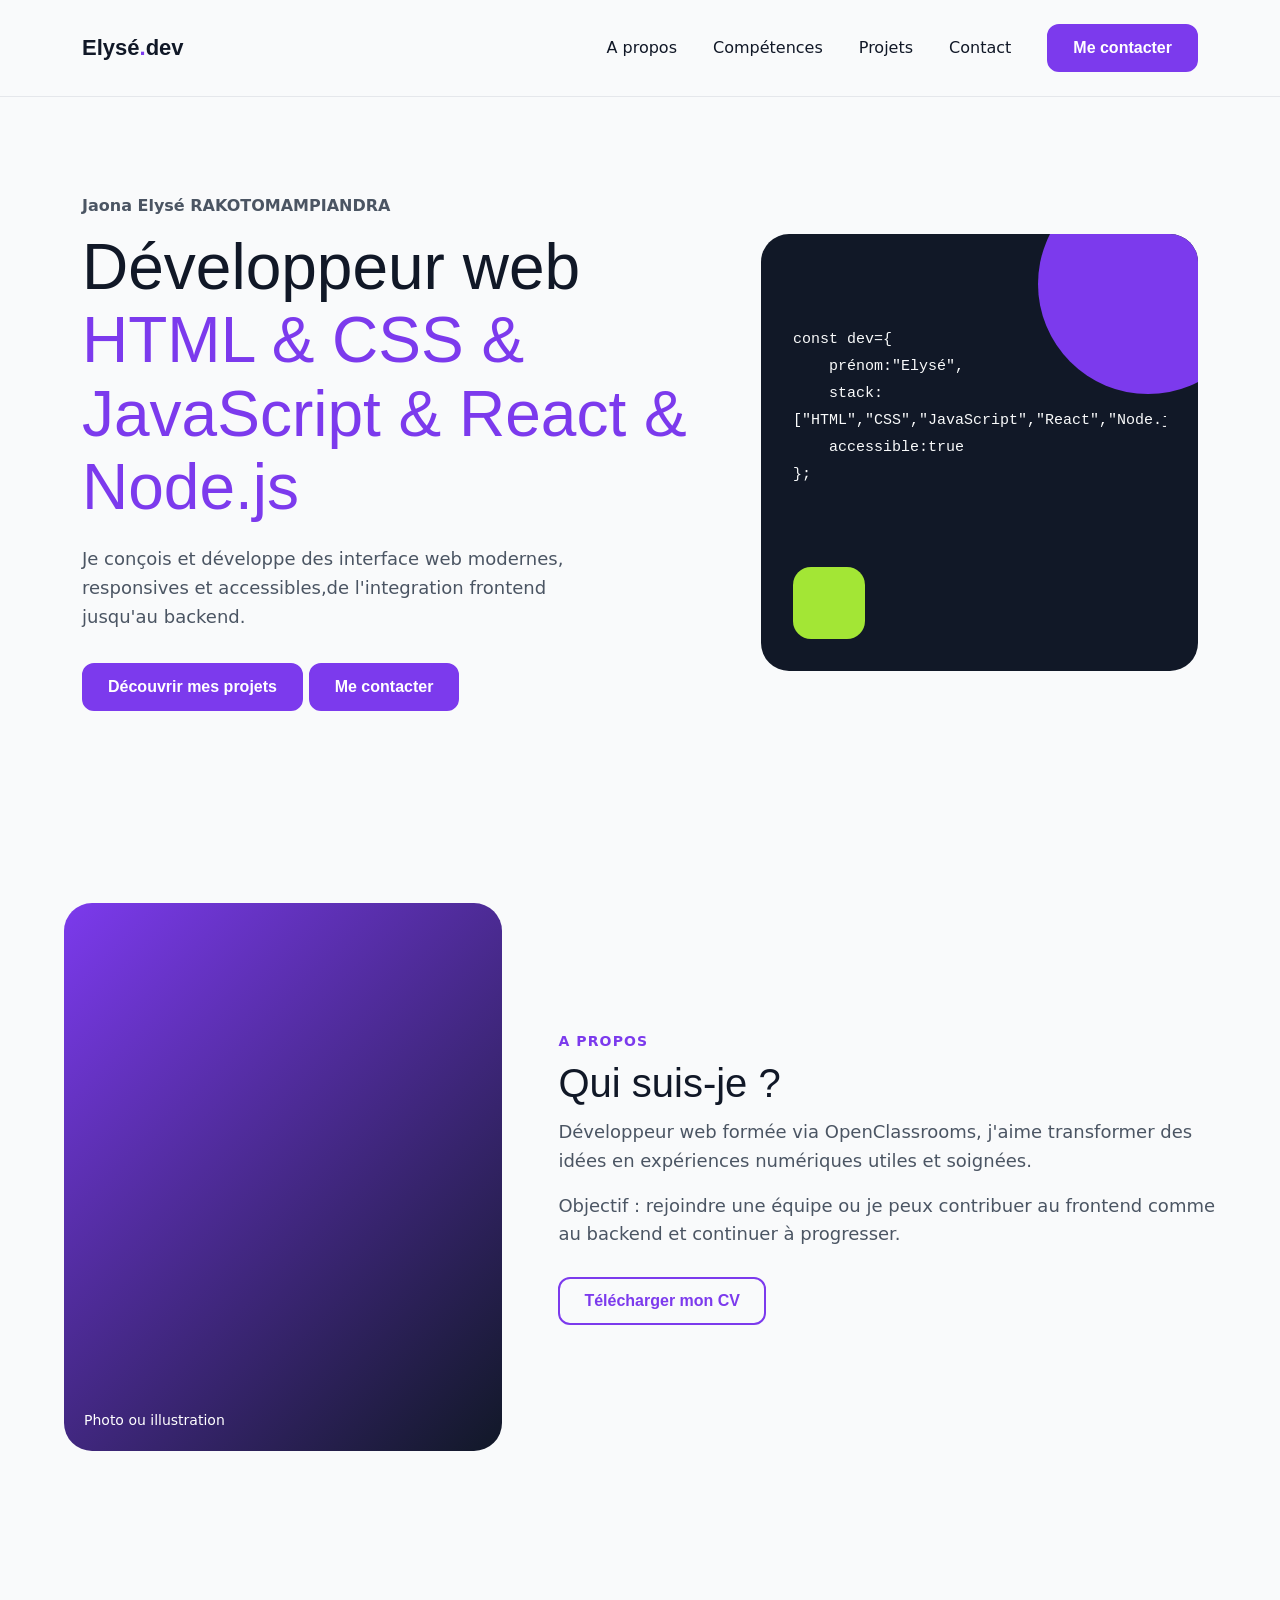
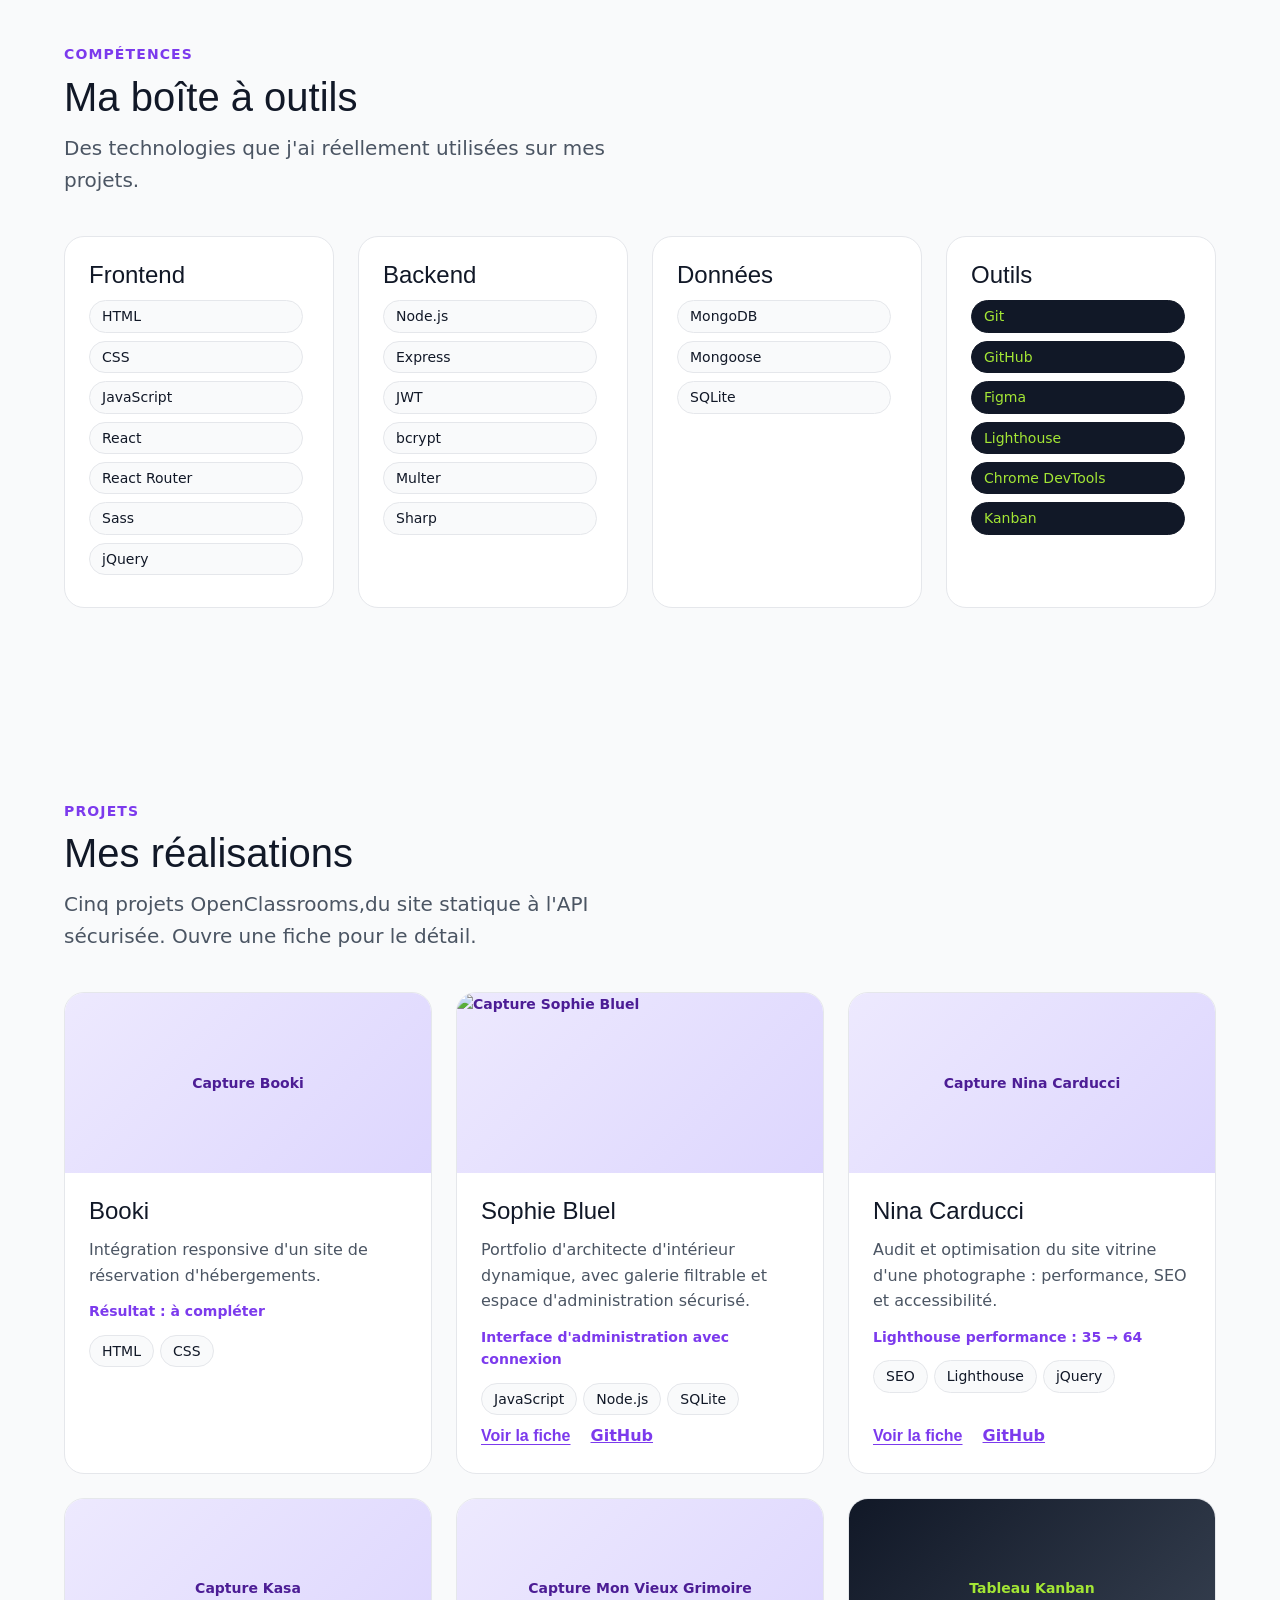
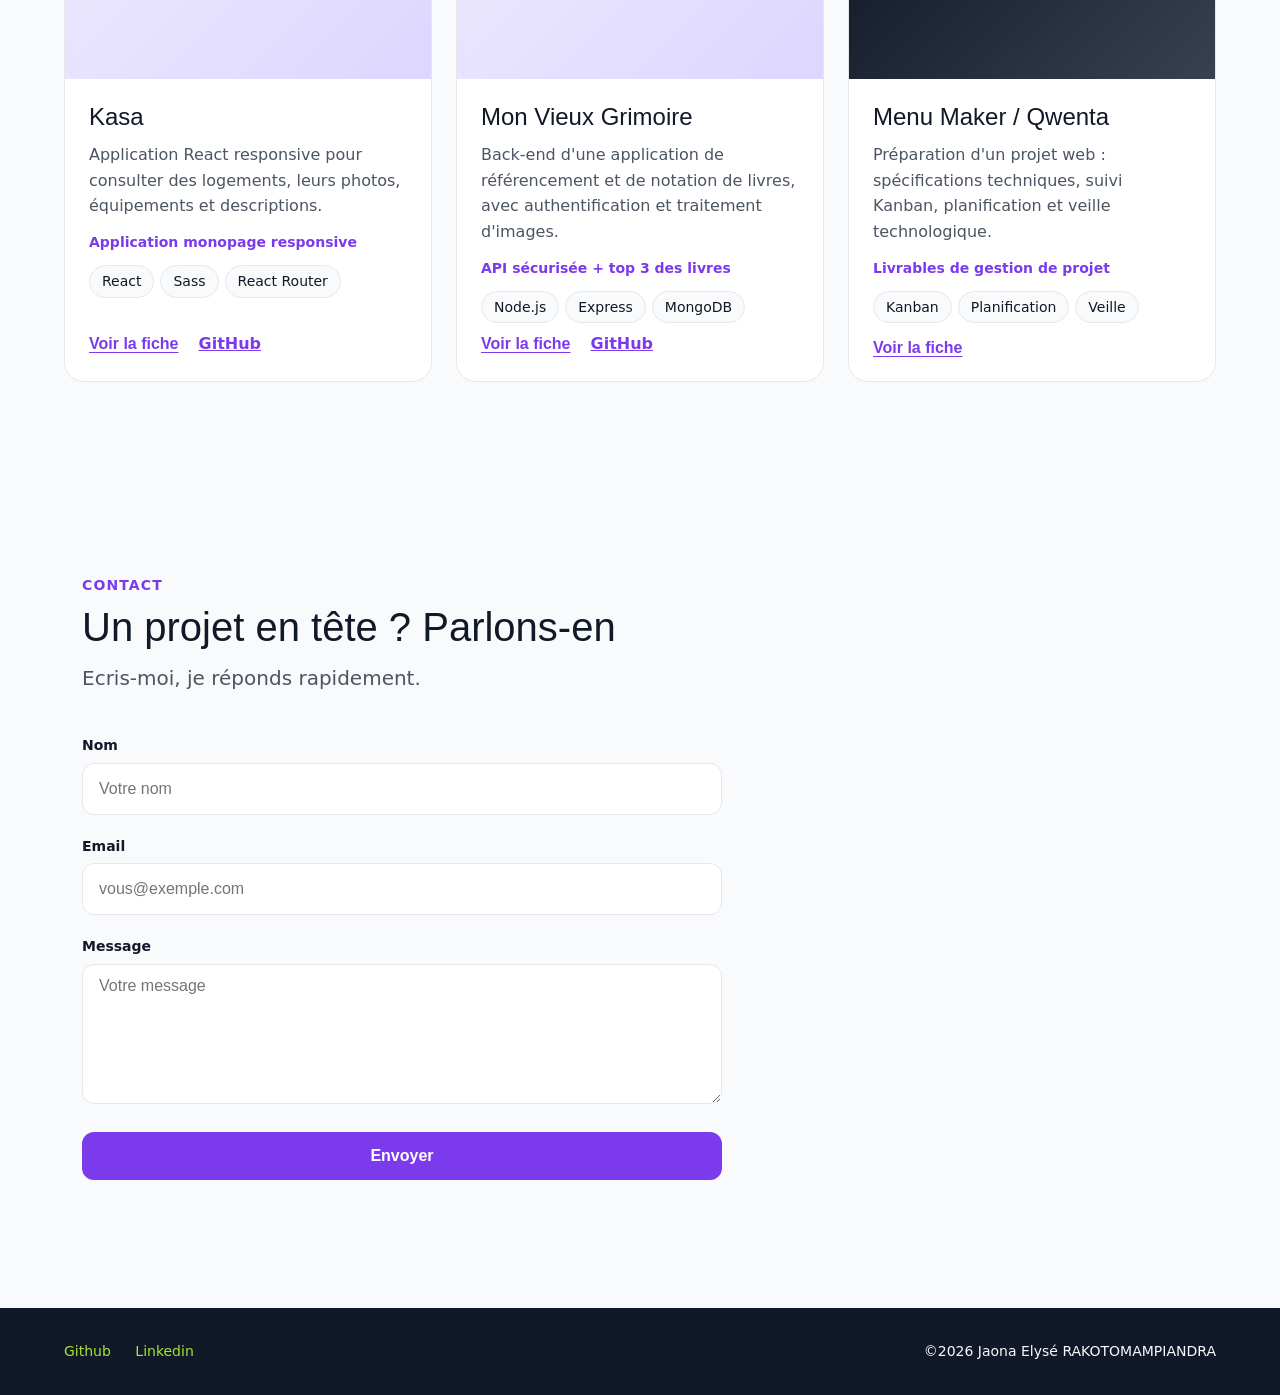
==== client/index.html @ 524e5519 "responsive.css, main.js,server" ====
<!DOCTYPE html>
<html lang="fr">
<head>
    <meta charset="UTF-8">
    <meta name="viewport" content="width=device-width, initial-scale=1.0">
    <title>Elysé-Développeur web</title>
    <meta name="description" content="Portfolio d'Elysé,développeur web">
    <link href="https://cdn.jsdelivr.net/npm/bootstrap@5.3.8/dist/css/bootstrap.min.css" rel="stylesheet">
    <link rel="stylesheet" href="css/base.css">
    <link rel="stylesheet" href="css/variables.css">
    <link rel="stylesheet" href="css/layout.css">
    <link rel="stylesheet" href="css/components.css">
    <link rel="stylesheet" href="css/forms.css">
    <link rel="stylesheet" href="css/modal.css">
    <link rel="stylesheet" href="css/responsive.css">
    
</head>
<body>
    <nav class="navbar navbar-expand-lg portfolio-navbar sticky-top">
        <div class="container">
            <a class="navbar-brand logo" href="#top">
                Elysé<i>.</i>dev
            </a>
            <button class="navbar-toggler burger" id="burger" 
            type="button" data-bs-toggle="collapse"
            data-bs-target="#links"
            aria-controls="links"
            aria-expanded="false"
            aria-label="Ouvrir le menu">
            <span class="navbar-toggler-icon"></span>
        </button>

        <div class="collapse navbar-collapse links" id="links">
            <div class="navbar-nav ms-auto align-items-lg-center">
                <a class="nav-link" href="#about">A propos</a>
                <a class="nav-link" href="#skills">Compétences</a>
                <a class="nav-link" href="#projects">Projets</a>
                <a class="nav-link" href="#contact">Contact</a>
                <a class="btn p nav-contact" href="#contact">Me contacter</a>
            </div>
        </div>
        </div>
    </nav>

    <!--Contenu de la page-->
    <main id="top">
        <section class="hero">
            <div class="container">
            <div class="row align-items-center g-5">
                <div class="col-lg-7">
                    <div class="name">Jaona Elysé RAKOTOMAMPIANDRA</div>
                    <h1>Développeur web
                    <span>HTML &amp; CSS &amp; JavaScript &amp; React &amp; Node.js</span>
                </h1>
                <p>
                    Je conçois et développe des interface web modernes,
                    responsives et accessibles,de l'integration frontend
                    jusqu'au backend.
                </p>
                <div class="cta">
                    <a class="btn p" href="#projects">
                        Découvrir mes projets
                    </a>
                    <a class="btn p" href="#contact">
                       Me contacter
                    </a>
                </div>
                </div>
            <div class="col-lg-5">
                <div class="art" aria-hidden="true">
                    <div class="c1"></div>
                    <div class="c2"></div>
                    <pre>const dev={ 
    prénom:"Elysé",
    stack:["HTML","CSS","JavaScript","React","Node.js"],
    accessible:true
};</pre>
                    </pre>
                </div>
            </div>
            </div>
            </div>
        </section>
        <section id="about">
            <div class="wrap about">
                <div class="photo">Photo ou illustration</div>
                <div>
                    <div class="eyebrow">A propos</div>
                    <h2>Qui suis-je ?</h2>
                    <p>
                        Développeur web formée via OpenClassrooms,
                        j'aime transformer des idées en expériences numériques
                        utiles et soignées.
                    </p>
                    <p>
                        Objectif : rejoindre une équipe ou je peux contribuer
                        au frontend comme au backend et continuer à progresser.
                    </p>
                    <a class="btn s cv" href="assets/cv/cv_elysé.pdf" download>Télécharger
                        mon CV
                    </a>
                </div>
            </div>
        </section>
        <section id="skills">
            <div class="wrap">
                <div class="eyebrow">Compétences</div>
                <h2>Ma boîte à outils</h2>
                <p class="lead">
                    Des technologies que j'ai réellement utilisées
                    sur mes projets.
                </p>
                <div class="grid4" id="skills-grid"></div>
            </div>
        </section>
        <section id="projects">
            <div class="wrap">
                <div class="eyebrow">Projets</div>
                <h2>Mes réalisations</h2>
                <p class="lead">
                    Cinq projets OpenClassrooms,du site statique à l'API sécurisée.
                    Ouvre une fiche pour le détail.
                </p>
                <div class="grid3" id="projects-grid"></div>
            </div>
        </section>
        <div class="container">
        <section id="contact">
            <div class="eyebrow">Contact</div>
            <h2>Un projet en tête ? Parlons-en</h2>
            <p class="lead">
                Ecris-moi, je réponds rapidement.
            </p>
            <form id="contact-form" novalidate>
                <div>
                    <label for="n">Nom</label>
                    <input id="n" name="nom" placeholder="Votre nom"
                    autocomplete="name"
                    required>
                    <small class="err" id="n-err"></small>
                </div>
                <div>
                    <label for="e">Email</label>
                    <input id="e" name="email" type="email" 
                    placeholder="vous@exemple.com"

                    autocomplete="email" required>
                    <small class="err" id="n-err"></small>
                     </div>
                    <div>
                        <label for="m">Message</label>
                        <textarea id="m" name="message" placeholder="Votre message"
                        required></textarea>
                         <small class="err" id="n-err"></small>
                         </div>
                         <button class="btn p" type="submit">Envoyer</button>
                         <p class="form-msg" id="form-msg"
                         role="status" aria-live="polite"></p>
            </form>

        </section>
        </div>
    </main>
    <footer>
        <div class="wrap">
            <div>
                <a href="https://github.com/Elyse234" id="link-github">Github</a>
                <a href="https://www.linkedin.com/in/elysé-rakotomampiandra-4850471a1/" id="link-linkedin">Linkedin</a>
            </div>
            <div>
                ©<span id="year">2026</span> Jaona Elysé RAKOTOMAMPIANDRA
            </div>
        </div>
    </footer>
    <dialog id="project-dialog" aria-labelledby="dialog-title">
        <button class="dialog-close"
        id="dialog-close" type="button" aria-label="Fermer la fiche">
    x</button>
    <div id="dialog-body"></div>
    </dialog>
     <script src="js/data.js"></script>
    <script src="js/main.js"></script>
    <script src="https://cdn.jsdelivr.net/npm/bootstrap@5.3.8/dist/js/bootstrap.bundle.min.js"></script>
</body>
</html>
---- client/css/base.css ----
/* Styles de base et typographie */
* {
  box-sizing: border-box;
}

html {
  scroll-behavior: smooth;
  scroll-padding-top: 90px;
}

body {
  margin: 0;
  background: var(--bg);
  color: var(--ink);
  font: 18px/1.6 Inter, system-ui, sans-serif;
}

h1, h2, h3, h4, p {
  margin-top: 0;
}

h1, h2, h3 {
  font-family: "Space Grotesk", Inter, sans-serif;
  line-height: 1.15;
}

h1 {
  font-size: 64px;
  margin-bottom: 20px;
}

h1 span {
  color: var(--accent);
}

h2 {
  font-size: 40px;
  margin-bottom: 12px;
}

h3 {
  font-size: 24px;
  margin-bottom: 12px;
}

section {
  padding: 96px 0;
}

:focus-visible {
  outline: 3px solid var(--accent);
  outline-offset: 3px;
}

.eyebrow {
  margin-bottom: 8px;
  color: var(--accent);
  font-size: 14px;
  font-weight: 600;
  letter-spacing: .08em;
  text-transform: uppercase;
}

.lead {
  max-width: 620px;
  margin-bottom: 40px;
  color: var(--muted);
}
---- client/css/variables.css ----
/* Couleurs et thèmes */
:root {
  --ink: #111827;
  --accent: #7C3AED;
  --lime: #A3E635;
  --bg: #F9FAFB;
  --card: #FFFFFF;
  --muted: #4B5563;
  --line: #E5E7EB;
  --danger: #B91C1C;
}

@media (prefers-color-scheme: dark) {
  :root:not([data-theme="light"]) {
    --ink: #F9FAFB;
    --bg: #0B1020;
    --card: #151B2E;
    --muted: #A8B0C0;
    --line: #273049;
    --accent: #A78BFA;
    --danger: #FCA5A5;
  }
}

:root[data-theme="dark"] {
  --ink: #F9FAFB;
  --bg: #0B1020;
  --card: #151B2E;
  --muted: #A8B0C0;
  --line: #273049;
  --accent: #A78BFA;
  --danger: #FCA5A5;
}
---- client/css/layout.css ----
/* Conteneurs et sections */
.wrap {
  max-width: 1200px;
  margin: 0 auto;
  padding: 0 24px;
}

/* Navigation Bootstrap */
.portfolio-navbar {
  min-height: 80px;
  background: var(--bg);
  border-bottom: 1px solid var(--line);
  z-index: 1030;
}

.portfolio-navbar .container {
  min-height: 80px;
}

.portfolio-navbar .logo {
  margin-right: 0;
  color: var(--ink);
  font: 700 22px "Space Grotesk", sans-serif;
  text-decoration: none;
}

.portfolio-navbar .logo:hover {
  color: var(--ink);
}

.portfolio-navbar .logo i {
  color: var(--accent);
  font-style: normal;
}

.portfolio-navbar .navbar-nav {
  gap: 20px;
}

.portfolio-navbar .nav-link {
  padding: 8px 0;
  color: var(--ink);
  font-size: 16px;
  font-weight: 500;
  transition: color .2s ease;
}

.portfolio-navbar .nav-link:hover,
.portfolio-navbar .nav-link:focus {
  color: var(--accent);
}

.portfolio-navbar .nav-contact {
  margin-left: 8px;
}

.portfolio-navbar .navbar-toggler {
  padding: 10px;
  border: 1px solid var(--line);
  border-radius: 12px;
  background: var(--card);
}

.portfolio-navbar .navbar-toggler:focus {
  box-shadow: 0 0 0 3px rgb(124 58 237 / 20%);
}

.portfolio-navbar .navbar-toggler-icon {
  position: relative;
  display: block;
  width: 22px;
  height: 18px;
  background-image: none;
  border-top: 2px solid var(--ink);
  border-bottom: 2px solid var(--ink);
}

.portfolio-navbar .navbar-toggler-icon::after {
  position: absolute;
  top: 6px;
  left: 0;
  width: 100%;
  border-top: 2px solid var(--ink);
  content: "";
}

/* Accueil / Hero */
.hero .container {
  position: relative;
}

.hero .row {
  min-height: 420px;
}

.name {
  margin-bottom: 12px;
  color: var(--muted);
  font-size: 16px;
  font-weight: 600;
}

.hero p {
  max-width: 540px;
  margin-bottom: 32px;
  color: var(--muted);
}

.art {
  position: relative;
  width: 100%;
  overflow: hidden;
  aspect-ratio: 1 / 1;
  padding: 32px;
  border-radius: 28px;
  background: #111827;
  color: #F9FAFB;
  font: 500 15px/1.8 ui-monospace, Menlo, monospace;
}

.art .c1 {
  position: absolute;
  top: -60px;
  right: -60px;
  width: 220px;
  height: 220px;
  border-radius: 50%;
  background: #7C3AED;
}

.art .c2 {
  position: absolute;
  bottom: 32px;
  left: 32px;
  width: 72px;
  height: 72px;
  border-radius: 18px;
  background: #A3E635;
}

.art pre {
  position: relative;
  z-index: 1;
  margin-top: 60px;
  color: inherit;
  font: inherit;
  white-space: pre-wrap;
}

/* À propos */
.about {
  display: grid;
  grid-template-columns: .8fr 1.2fr;
  align-items: center;
  gap: 56px;
}

.about p {
  margin-bottom: 16px;
  color: var(--muted);
}

.cv {
  margin-top: 12px;
}

.photo {
  display: flex;
  align-items: flex-end;
  aspect-ratio: 4 / 5;
  padding: 20px;
  border-radius: 28px;
  background: linear-gradient(135deg, #7C3AED, #111827);
  color: #FFFFFF;
  font-size: 14px;
}

/* Pied de page */
footer {
  padding: 32px 0;
  background: #111827;
  color: #F9FAFB;
  font-size: 14px;
}

footer .wrap {
  display: flex;
  flex-wrap: wrap;
  justify-content: space-between;
  gap: 16px;
}

footer a {
  margin-right: 20px;
  color: #A3E635;
  text-decoration: none;
}

footer a:hover {
  color: #FFFFFF;
}
---- client/css/components.css ----
/* Boutons */
.btn {
  display: inline-flex;
  align-items: center;
  justify-content: center;
  min-height: 48px;
  padding: 0 24px;
  border: 2px solid var(--accent);
  border-radius: 12px;
  cursor: pointer;
  font: 600 16px Inter, sans-serif;
  text-decoration: none;
  transition: background-color .2s ease, color .2s ease, transform .2s ease;
}

.btn:hover {
  transform: translateY(-2px);
}

.btn.p {
  border-color: var(--accent);
  background: var(--accent);
  color: #FFFFFF;
}

.btn.p:hover {
  border-color: #6D28D9;
  background: #6D28D9;
  color: #FFFFFF;
}

.btn.s {
  background: transparent;
  color: var(--accent);
}

.btn.s:hover {
  background: var(--accent);
  color: #FFFFFF;
}

/* Tags */
.tag {
  display: inline-block;
  margin: 0 6px 8px 0;
  padding: 4px 12px;
  border: 1px solid var(--line);
  border-radius: 999px;
  background: var(--bg);
  font-size: 14px;
  font-weight: 500;
}

.tag.d {
  border-color: #111827;
  background: #111827;
  color: #A3E635;
}

/* Grilles des compétences et projets */
.grid4 {
  display: grid;
  grid-template-columns: repeat(4, minmax(0, 1fr));
  gap: 24px;
}

.grid3 {
  display: grid;
  grid-template-columns: repeat(3, minmax(0, 1fr));
  gap: 24px;
}

/* Cartes personnalisées */
.card {
  padding: 24px;
  border: 1px solid var(--line);
  border-radius: 20px;
  background: var(--card);
  color: var(--ink);
}

.proj {
  display: flex;
  flex-direction: column;
  overflow: hidden;
  padding: 0;
}

.shot {
  display: flex;
  align-items: center;
  justify-content: center;
  height: 180px;
  overflow: hidden;
  background: linear-gradient(135deg, #EDE9FE, #DDD6FE);
  color: #4C1D95;
  font-size: 14px;
  font-weight: 600;
}

.shot img {
  width: 100%;
  height: 100%;
  object-fit: cover;
}

.shot.k {
  background: linear-gradient(135deg, #111827, #374151);
  color: #A3E635;
}

.pb {
  display: flex;
  flex: 1;
  flex-direction: column;
  padding: 24px;
}

.pb p {
  margin-bottom: 12px;
  color: var(--muted);
  font-size: 16px;
}

.res {
  margin-bottom: 12px;
  color: var(--accent);
  font-size: 14px;
  font-weight: 600;
}

.pl {
  display: flex;
  gap: 20px;
  margin-top: auto;
  font-size: 16px;
  font-weight: 600;
}

.pl a {
  color: var(--accent);
}

/* Liens de fiche projet */
.linkbtn {
  padding: 0;
  border: 0;
  background: none;
  color: var(--accent);
  cursor: pointer;
  font: 600 16px Inter, sans-serif;
  text-decoration: underline;
  text-underline-offset: 3px;
}
---- client/css/forms.css ----
/* Formulaire de contact */
#contact-form {
  display: grid;
  gap: 16px;
  max-width: 640px;
}

#contact-form label {
  display: block;
  margin-bottom: 6px;
  font-size: 14px;
  font-weight: 600;
}

#contact-form input,
#contact-form textarea {
  width: 100%;
  min-height: 52px;
  padding: 12px 16px;
  border: 1px solid var(--line);
  border-radius: 12px;
  background: var(--card);
  color: var(--ink);
  font: 16px Inter, sans-serif;
}

#contact-form input:focus,
#contact-form textarea:focus {
  outline: 2px solid var(--accent);
  outline-offset: 1px;
}

#contact-form textarea {
  min-height: 140px;
  resize: vertical;
}

#contact-form input[aria-invalid="true"],
#contact-form textarea[aria-invalid="true"] {
  border-color: var(--danger);
}

.err {
  display: block;
  min-height: 0;
  margin-top: 4px;
  color: var(--danger);
  font-size: 14px;
}

.form-msg {
  color: var(--accent);
  font-weight: 600;
}
---- client/css/modal.css ----
/* Fenêtre de détails des projets */
dialog {
  width: min(820px, calc(100% - 32px));
  max-height: calc(100dvh - 48px);
  margin: auto;
  padding: 32px;
  overflow: auto;
  border: 1px solid var(--line);
  border-radius: 24px;
  background: var(--card);
  color: var(--ink);
}

dialog::backdrop {
  background: rgb(17 24 39 / 65%);
}

.dialog-close {
  position: sticky;
  top: 0;
  float: right;
  width: 44px;
  height: 44px;
  margin: -12px -12px 0 0;
  border: 1px solid var(--line);
  border-radius: 12px;
  background: var(--bg);
  color: var(--ink);
  cursor: pointer;
  font-size: 26px;
  line-height: 1;
}

.fiche-sub {
  margin-bottom: 8px;
  color: var(--muted);
}

.fiche-sec {
  margin-top: 20px;
}

.fiche-sec h4 {
  margin-bottom: 6px;
  color: var(--accent);
  font: 700 14px "Space Grotesk", sans-serif;
  letter-spacing: .08em;
  text-transform: uppercase;
}

.fiche-sec p {
  margin-top: 8px;
  color: var(--muted);
  font-size: 15px;
}

.fiche-sec p:first-of-type {
  margin-top: 0;
}

.tech-row {
  display: flex;
  flex-wrap: wrap;
}

.tag.tech {
  display: inline-flex;
  align-items: center;
  gap: 8px;
  padding: 6px 12px;
}

.tag.tech img {
  display: block;
}

.scores {
  display: grid;
  grid-template-columns: repeat(4, minmax(0, 1fr));
  gap: 12px;
  margin-top: 16px;
}

.score {
  padding: 12px;
  border: 1px solid var(--line);
  border-radius: 16px;
  background: var(--bg);
  text-align: center;
}

.score b {
  display: block;
  color: var(--accent);
  font: 700 28px "Space Grotesk", sans-serif;
}

.score span {
  color: var(--muted);
  font-size: 13px;
}

.fiche-sec p.note {
  margin-top: 8px;
  font-size: 14px;
}

.caps {
  display: grid;
  grid-template-columns: repeat(auto-fill, minmax(220px, 1fr));
  gap: 12px;
}

.caps figure {
  margin: 0;
}

.caps img {
  display: block;
  width: 100%;
  border: 1px solid var(--line);
  border-radius: 12px;
}

.caps figcaption {
  margin-top: 6px;
  color: var(--muted);
  font-size: 13px;
}
---- client/css/responsive.css ----
/* Tablettes et mobiles */
@media (max-width: 991.98px) {
  body {
    font-size: 16px;
  }

  section {
    padding: 64px 0;
  }

  .wrap {
    padding: 0 20px;
  }

  h1 {
    font-size: clamp(36px, 7vw, 48px);
  }

  h2 {
    font-size: 30px;
  }

  h3 {
    font-size: 20px;
  }

  .portfolio-navbar .navbar-collapse {
    padding: 12px 0 20px;
  }

  .portfolio-navbar .navbar-nav {
    align-items: stretch !important;
    gap: 0;
  }

  .portfolio-navbar .nav-link {
    padding: 12px 0;
    border-bottom: 1px solid var(--line);
  }

  .portfolio-navbar .nav-contact {
    margin: 16px 0 0;
    text-align: center;
  }

  .hero .row {
    min-height: auto;
  }

  .hero .art {
    max-width: 560px;
  }

  .about {
    grid-template-columns: 1fr;
    gap: 32px;
  }

  .photo {
    max-width: 420px;
  }

  .grid4 {
    grid-template-columns: repeat(2, minmax(0, 1fr));
    gap: 16px;
  }

  .grid3 {
    grid-template-columns: 1fr;
  }

  .cta .btn,
  #contact-form .btn {
    width: 100%;
  }

  dialog {
    padding: 24px;
    border-radius: 20px;
  }

  .scores {
    grid-template-columns: repeat(2, minmax(0, 1fr));
  }
}

@media (max-width: 575.98px) {
  .cta {
    flex-direction: column;
  }

  .cta .btn {
    width: 100%;
  }

  .art {
    padding: 24px;
    border-radius: 20px;
    font-size: 13px;
  }

  .art pre {
    margin-top: 48px;
  }

  .grid4 {
    grid-template-columns: 1fr;
  }

  dialog {
    width: calc(100% - 20px);
    max-height: calc(100dvh - 20px);
    padding: 20px;
  }

  .scores {
    gap: 8px;
  }

  .score {
    padding: 10px 6px;
  }

  .score b {
    font-size: 24px;
  }

  .caps {
    grid-template-columns: 1fr;
  }
}

/* Accessibilité : réduire les animations */
@media (prefers-reduced-motion: reduce) {
  html {
    scroll-behavior: auto;
  }

  *,
  *::before,
  *::after {
    transition-duration: .01ms !important;
    animation-duration: .01ms !important;
    animation-iteration-count: 1 !important;
  }
}
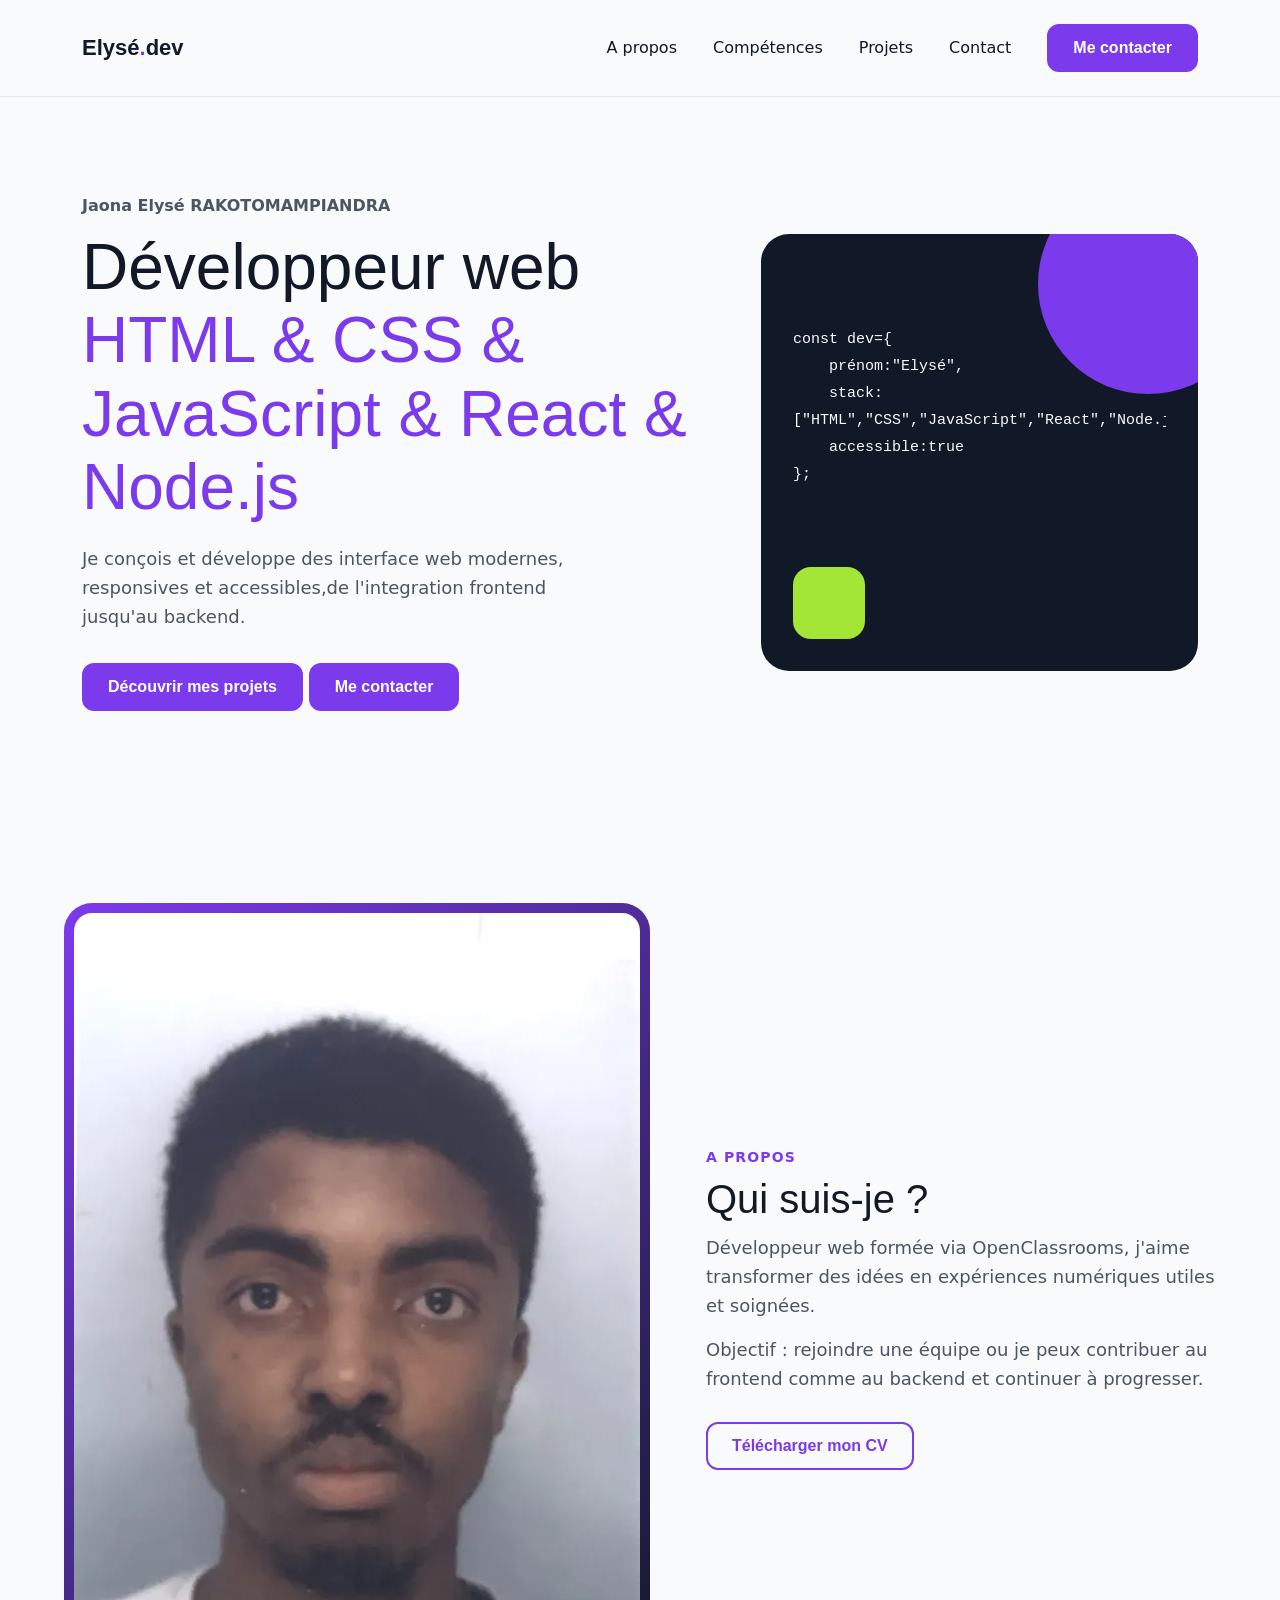
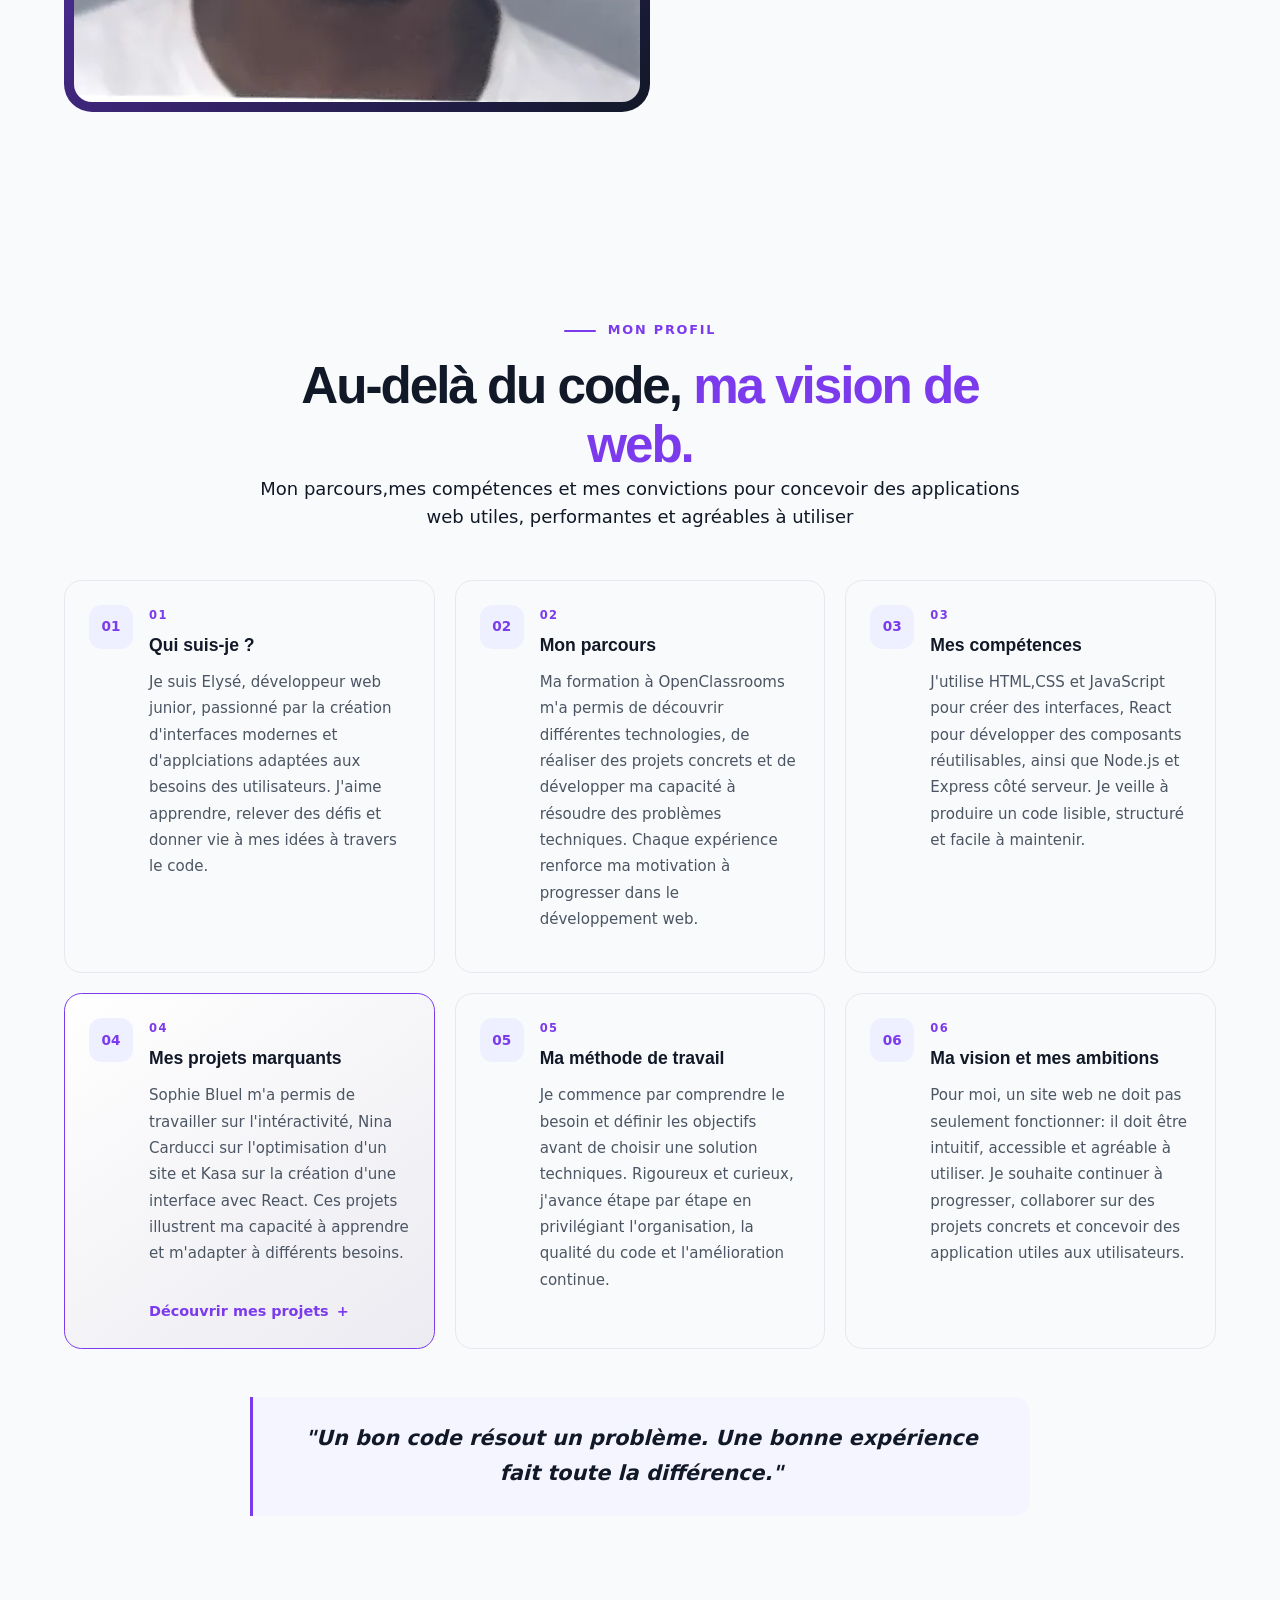
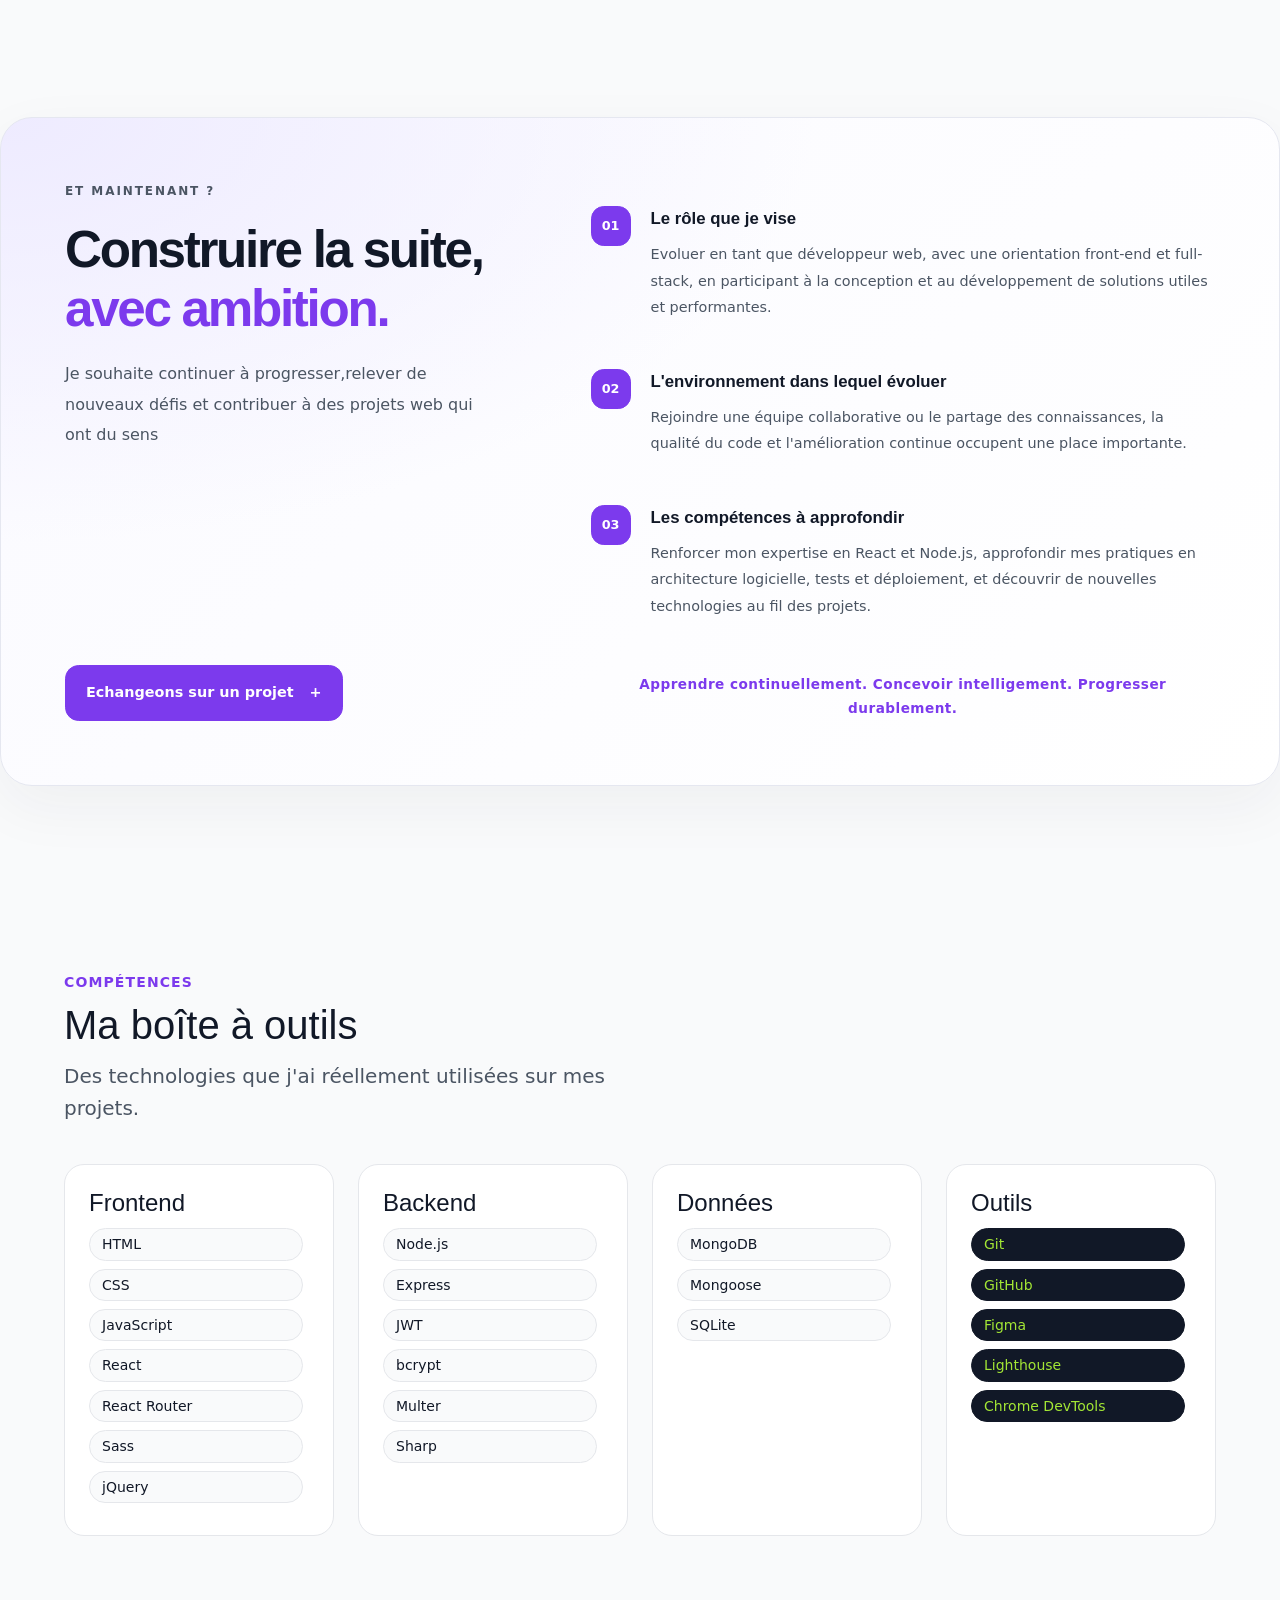
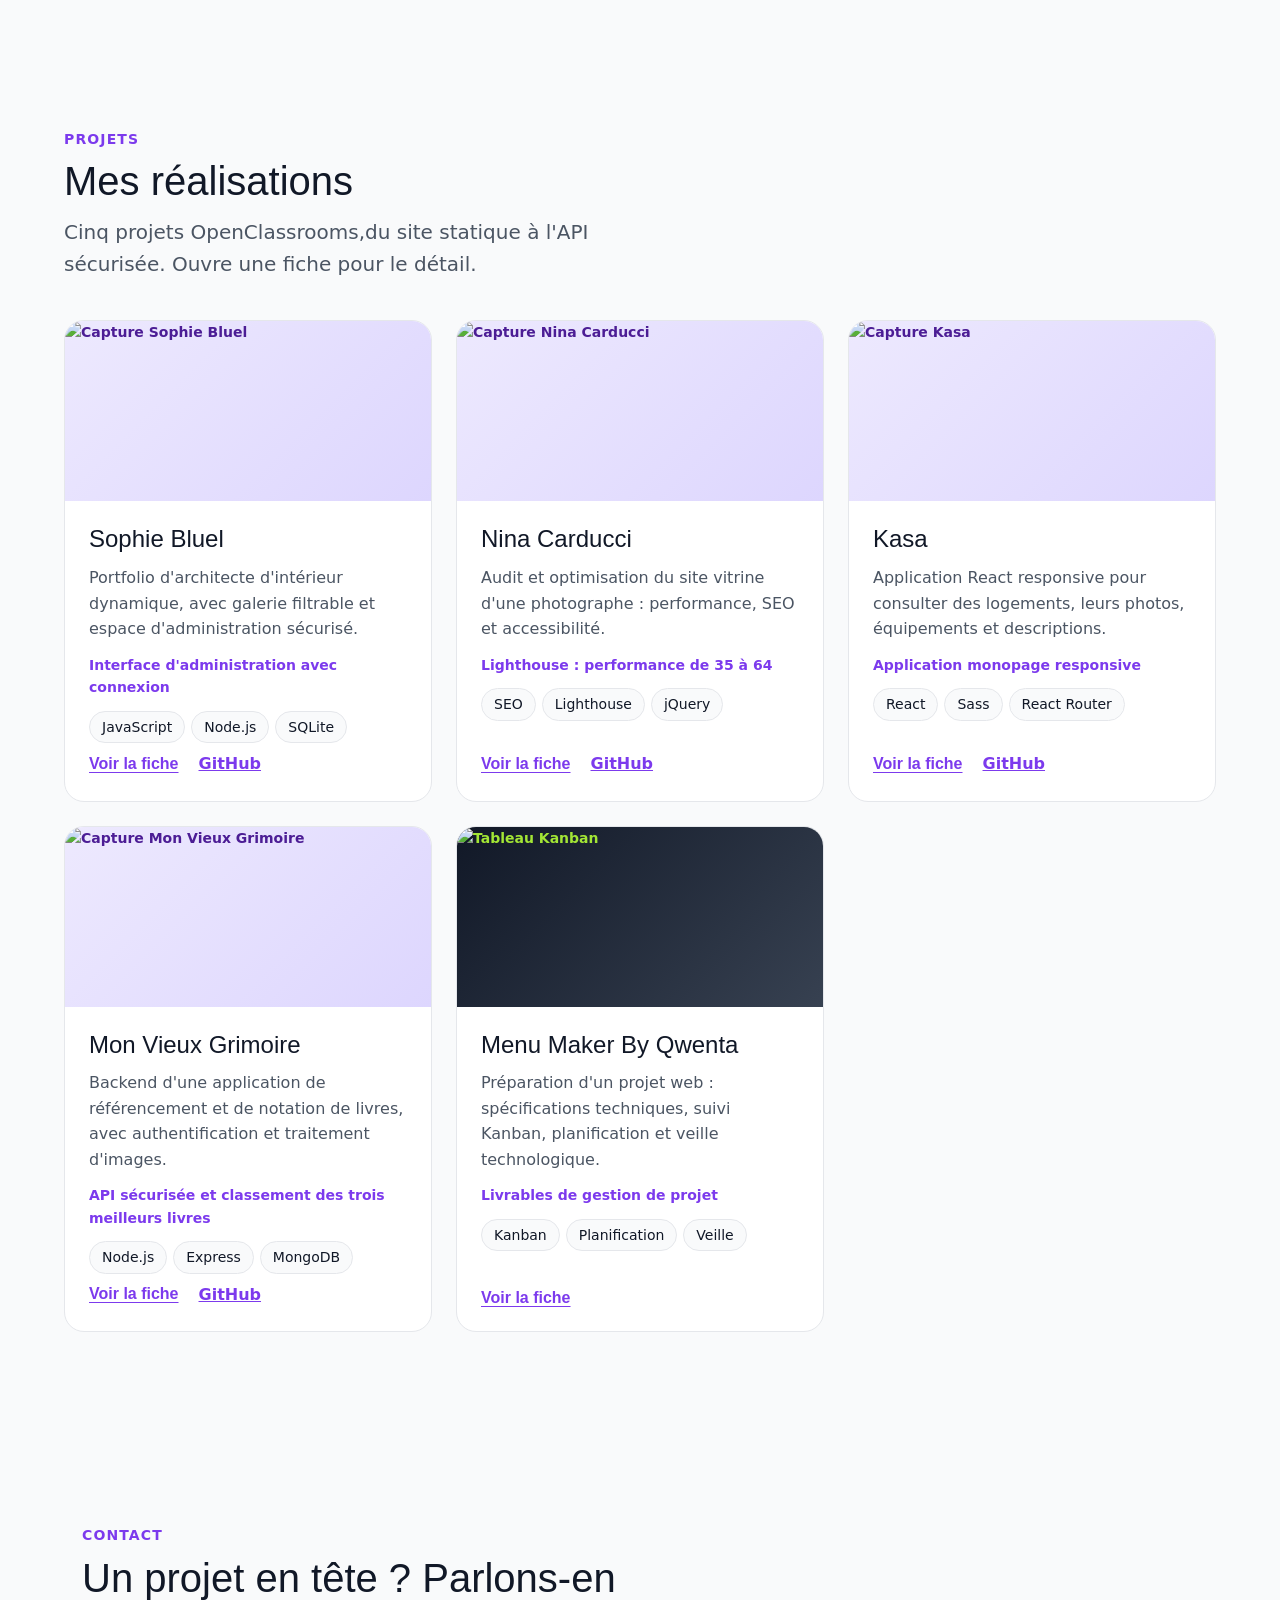
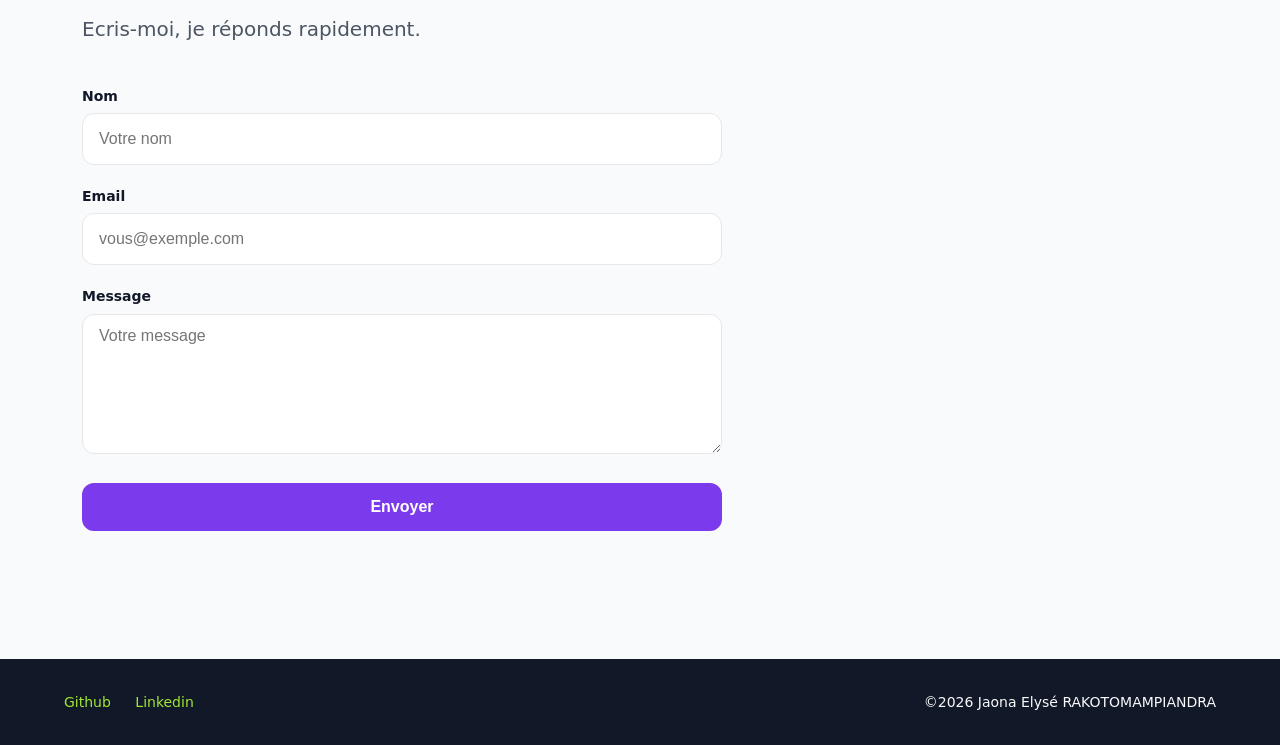
==== commit e132cfed: "portfolio presque complet" ====
--- a/client/index.html
+++ b/client/index.html
@@ -75,7 +75,7 @@
     stack:["HTML","CSS","JavaScript","React","Node.js"],
     accessible:true
 };</pre>
-                    </pre>
+                   
                 </div>
             </div>
             </div>
@@ -83,7 +83,7 @@
         </section>
         <section id="about">
             <div class="wrap about">
-                <div class="photo">Photo ou illustration</div>
+                <img class="photo" img src="./assets/images/photo.png">
                 <div>
                     <div class="eyebrow">A propos</div>
                     <h2>Qui suis-je ?</h2>
@@ -101,7 +101,168 @@
                     </a>
                 </div>
             </div>
-        </section>
+        
+        </section>
+        <section class="profile-pitch work-philosophy" id="approche">
+            <div class="profile-pitch-heading">
+                <p class="profile-pitch-eyebrow">
+                    <span class="eyebrow-line"></span>
+                    Mon profil
+                </p>
+                <h2>Au-delà du code, <span>ma vision de web.</span></h2>
+           <p class="profile-pitch-into">
+            Mon parcours,mes compétences et mes convictions pour concevoir
+            des applications web utiles, performantes et agréables à
+            utiliser
+           </p>
+            </div>
+            <div class="profile-pitch-grid">
+                <article class="profile-pitch-card">
+                    <div class="profile-pitch-icon" aria-hidden="true">01</div>
+                    <div class="profile-pitch-content">
+                        <span class="profile-pitch-number">01</span>
+                            <h3>Qui suis-je ?</h3>
+                            <p>
+                                Je suis Elysé, développeur web junior, passionné par la création
+                                d'interfaces modernes et d'applciations adaptées aux besoins
+                                des utilisateurs.
+                                J'aime apprendre, relever des défis et donner vie à mes idées à travers le code.
+                            </p>
+                    </div>
+                </article>
+
+                 <article class="profile-pitch-card">
+                    <div class="profile-pitch-icon" aria-hidden="true">02</div>
+                    <div class="profile-pitch-content">
+                        <span class="profile-pitch-number">02</span>
+                            <h3>Mon parcours</h3>
+                            <p>
+                                Ma formation à OpenClassrooms m'a permis de découvrir différentes technologies,
+                                de réaliser des projets concrets et de développer ma capacité à résoudre des problèmes 
+                                techniques. Chaque expérience renforce ma motivation à progresser dans le développement web.
+                               </p>
+                    </div>
+                </article>
+                 <article class="profile-pitch-card">
+                    <div class="profile-pitch-icon" aria-hidden="true">03</div>
+                    <div class="profile-pitch-content">
+                        <span class="profile-pitch-number">03</span>
+                            <h3>Mes compétences</h3>
+                            <p>
+                                J'utilise HTML,CSS et JavaScript pour créer des interfaces,
+                                React pour développer des composants réutilisables, ainsi que 
+                                Node.js et Express côté serveur. Je veille à produire un code lisible, 
+                                structuré et facile à maintenir.
+                                </p>
+                    </div>
+                </article>
+                 <article class="profile-pitch-card profile-pitch-card-featured">
+                    <div class="profile-pitch-icon" aria-hidden="true">04</div>
+                    <div class="profile-pitch-content">
+                        <span class="profile-pitch-number">04</span>
+                            <h3>Mes projets marquants</h3>
+                            <p>
+                                Sophie Bluel m'a permis de travailler sur l'intéractivité,
+                                Nina Carducci sur l'optimisation d'un site et Kasa sur la 
+                                création d'une interface avec React. Ces projets illustrent ma capacité à apprendre 
+                                et m'adapter à différents besoins.
+                                 </p>
+                                 <a class="profile-pitch-link" href="#projects">
+                                    Découvrir mes projets
+                                    <span aria-hidden="true">+</span>
+                                 </a>
+                    </div>
+                </article>
+                 <article class="profile-pitch-card">
+                    <div class="profile-pitch-icon" aria-hidden="true">05</div>
+                    <div class="profile-pitch-content">
+                        <span class="profile-pitch-number">05</span>
+                            <h3>Ma méthode de travail</h3>
+                            <p>
+                            Je commence par comprendre le besoin et définir les objectifs
+                            avant de choisir une solution techniques. Rigoureux et curieux,
+                            j'avance étape par étape en privilégiant l'organisation, la qualité
+                            du code et l'amélioration continue.
+                            </p>
+                    </div>
+                </article>
+                 <article class="profile-pitch-card">
+                    <div class="profile-pitch-icon" aria-hidden="true">06</div>
+                    <div class="profile-pitch-content">
+                        <span class="profile-pitch-number">06</span>
+                            <h3>Ma vision et mes ambitions</h3>
+                            <p>
+                               Pour moi, un site web ne doit pas seulement fonctionner: 
+                               il doit être intuitif, accessible et agréable à utiliser.
+                               Je souhaite continuer à progresser, collaborer sur des projets
+                               concrets et concevoir des application utiles aux utilisateurs. 
+                            </p>
+                    </div>
+                </article>
+            </div>
+            <div class="work-philosophy-quote">
+                <p>
+                    "Un bon code résout un problème. 
+                    Une bonne expérience fait toute la différence."
+                </p>
+            </div>
+        </section>
+   <section class="career-projection" id="ambitions">
+    <div class="career-projection-content">
+        <div class="career-projection-intro">
+            <span class="career-eyebrow">ET MAINTENANT ?</span>
+            <h2>Construire la suite, <span>avec ambition.</span></h2>
+            <p>
+                Je souhaite continuer à progresser,relever de nouveaux défis et contribuer
+                à des projets web qui ont du sens
+            </p>
+            <a href="#contact" class="career-cta">
+                Echangeons sur un projet 
+                <span aria-hidden="true">+</span>
+
+            </a>
+        </div>
+        <div class="career-goals">
+            <article class="career-goal">
+                <span class="career-goal-number">01</span>
+                <div>
+                    <h3>Le rôle que je vise</h3>
+                    <p>
+                        Evoluer en tant que développeur web, avec une orientation front-end 
+                        et full-stack, en participant à la conception
+                        et au développement de solutions utiles et performantes.
+                    </p>
+                </div>
+                </article>
+                <article class="career-goal">
+                <span class="career-goal-number">02</span>
+                <div>
+                    <h3>L'environnement dans lequel évoluer</h3>
+                    <p>
+                        Rejoindre une équipe collaborative ou le partage des connaissances,
+                        la qualité du code et l'amélioration continue occupent une place importante.
+                    </p>
+                </div>
+                </article>
+                <article class="career-goal">
+                <span class="career-goal-number">03</span>
+                <div>
+                    <h3>Les compétences à approfondir</h3>
+                    <p>
+                       Renforcer mon expertise en React et Node.js, approfondir mes 
+                       pratiques en architecture logicielle, tests et déploiement, et découvrir
+                       de nouvelles technologies au fil des projets.
+                    </p>
+                </div>
+                </article>
+                <p class="career-projection-footer">
+                    Apprendre continuellement. Concevoir intelligement. Progresser durablement.
+                </p>
+        </div>
+    </div>
+
+   </section>
+
         <section id="skills">
             <div class="wrap">
                 <div class="eyebrow">Compétences</div>
@@ -145,13 +306,13 @@
                     placeholder="vous@exemple.com"
 
                     autocomplete="email" required>
-                    <small class="err" id="n-err"></small>
+                    <small class="err" id="e-err"></small>
                      </div>
                     <div>
                         <label for="m">Message</label>
                         <textarea id="m" name="message" placeholder="Votre message"
                         required></textarea>
-                         <small class="err" id="n-err"></small>
+                         <small class="err" id="m-err"></small>
                          </div>
                          <button class="btn p" type="submit">Envoyer</button>
                          <p class="form-msg" id="form-msg"
@@ -178,8 +339,7 @@
     x</button>
     <div id="dialog-body"></div>
     </dialog>
-     <script src="js/data.js"></script>
-    <script src="js/main.js"></script>
+    <script type="module" src="js/main.js"></script>
     <script src="https://cdn.jsdelivr.net/npm/bootstrap@5.3.8/dist/js/bootstrap.bundle.min.js"></script>
 </body>
 </html>
--- a/client/css/layout.css
+++ b/client/css/layout.css
@@ -168,7 +168,7 @@
   display: flex;
   align-items: flex-end;
   aspect-ratio: 4 / 5;
-  padding: 20px;
+  padding: 10px;
   border-radius: 28px;
   background: linear-gradient(135deg, #7C3AED, #111827);
   color: #FFFFFF;
--- a/client/css/components.css
+++ b/client/css/components.css
@@ -152,3 +152,378 @@
   text-decoration: underline;
   text-underline-offset: 3px;
 }
+
+
+/* Section Profile */
+.profile-pitch{
+  position:relative;
+  isolation:isolate;
+  overflow:hidden;
+  width:min(100% -2rem,1200px);
+  margin:3rem auto;
+  border-radius:1.5rem;
+  padding:clamp(2rem,5vw,4.5rem);
+  background:var(--bg)
+}
+.profile-pitch::before{
+  position:absolute;
+  overflow:hidden;
+  z-index:-1;
+  top:-100px;
+  right:-100px;
+  height:300px;
+  border-radius:50%;
+  background:radial-gradient(
+    circle,rgba(99,102,241,0.10),
+    transparent 70%
+  );
+  content:"";
+  pointer-events: none;
+
+}
+.profile-pitch-heading{
+  max-width:760px;
+  margin:0 auto 3rem;
+  text-align:center
+}
+.profile-pitch-eyebrow{
+  display:flex;
+  align-items:center;
+  justify-content:center;
+  gap:0.75rem;
+  margin:0 0 1rem;
+  color:var(--accent);
+  font-size:0.8rem;
+  font-weight:700;
+  letter-spacing:0.14em;
+  text-transform: uppercase;
+}
+.eyebrow-line{
+  display:inline-block;
+  width:32px;
+  height:2px;
+  border-radius:2px;
+  background:currentColor;
+}
+.profile-pitch-heading h2{
+  margin:0;
+  color:var(--ink);
+  font-size:clamp(2rem,4vw,3.2rem);
+  font-weight: 800;
+  line-height:1.15;
+  letter-spacing:-0.04em;
+}
+.profile-pitch-heading h2 span{
+  color:var(--accent)
+}
+.profile-pitch-intro{
+  max-width:620px;
+  margin:1.25rem auto 0;
+  color:var(--muted);
+  font-size:1.05rem;
+  line-height:1.8
+}
+.profile-pitch-grid{
+  display:grid;
+  grid-template-columns:repeat(3,minmax(0,1fr));
+  gap:1.25rem;
+}
+.profile-pitch-card{
+  position:relative;
+  display:flex;
+  gap:1rem;
+  min-width:0;
+  padding:1.5rem;
+  border:1px solid #e7e8ef;
+  border-radius:1.1rem;
+  background:var(--bg);
+  transition:
+  transform 0.25s ease,
+  border-color 0.25s ease,
+  box-shadow 0.25s ease;
+}
+.profile-pitch-card:hover{
+  transform:translateY(-5px);
+  border-color: #6366f1;
+  box-shadow:0 16px 35px rgba(20,25,50,0.08)
+}
+.profile-pitch-icon{
+  display:flex;
+  flex:0 0 44px;
+  align-items:center;
+  justify-content:center;
+  width:44px;
+  height:44px;
+  border-radius: 0.8rem;
+  background:#eef0ff;
+  color:var(--accent);
+  font-size:0.85rem;
+  font-weight:800
+}
+.profile-pitch-content{
+  flex:1;
+  min-width:0;
+
+}
+.profile-pitch-number{
+  display:block;
+  margin-bottom:0.45rem;
+  color:var(--accent);
+  font-size:0.72rem;
+  font-weight:800;
+  letter-spacing:0.12em;
+}
+.profile-pitch-content h3{
+  margin: 0 0 0.75rem;
+  color: var(--ink);
+  font-size:1.1rem;
+  font-weight:750;
+  line-height:1.4
+
+}
+.profile-pitch-content{
+  margin:0;
+  color:var(--muted);
+  font-size:0.94rem;
+  line-height:1.75;
+}
+.profile-pitch-card-featured{
+  border-color:var(--accent);
+  background:linear-gradient(145deg,
+  var(--card),
+  #ebebf1)
+}
+.profile-pitch-link{
+  display:inline-flex;
+  align-items:center;
+  gap:0.5rem;
+  margin-top:1rem;
+  color:var(--accent);
+  font-size:0.9rem;
+  font-weight: 700;
+  text-decoration:none
+}
+.profile-pitch-link span{
+  display: inline-block;
+  transition:transformm 0.2s ease;
+}
+.profile-pitch-link:hover span{
+  transform:translateX(4px)
+}
+.work-philosophy-quote{
+  max-width:780px;
+  margin:3rem auto 0;
+  padding: 1.5rem 2rem;
+  border-left: 3px solid var(--accent);
+  border-radius:0 1rem 1rem 0;
+  background:#f5f5ff
+}
+.work-philosophy-quote p{
+  margin:0; 
+  color:var(--ink);
+  font-size:clamp(1.05rem,2vw,1.3rem);
+  font-weight:650;
+  font-style: italic;
+  line-height:1.7;
+  text-align:center
+}
+@media(max-width:900px){
+.profile-pitch-grid{
+  grid-template-columns: repeat(2,minmax(0,1fr));
+}
+.profile-pitch{
+  padding:2.5rem;
+}
+}
+@media(max-width:600px){
+  .profile-pitch{
+    width:min(100% -1.25rem,1200px);
+    margin:2rem auto;
+    padding:1.5rem 1rem;
+    border-radius:1rem;
+  }
+  .profile-pitch-heading{
+    margin-bottom:2rem;
+  }
+  .profile-pitch-grid{
+    grid-template-columns:1fr;
+    gap:1rem
+  }
+  .profile-pitch--card{
+    padding:1.15rem;
+  }
+  .profile-pitch-icon{
+    flex-basis:38px;
+    width:38px;
+    height:38px;
+  }
+  .work-philosophy-quote{
+    margin-top:2rem;
+    padding:1.25rem
+  }
+  @media(prefers-reduced-motion:reduce){
+    .profile-pitch-card,
+    .profile-pitch-link span{
+      transition:none;
+    }
+    .profile-pitch-card:hover,
+    profile-pitch-link span{
+      transform:none;
+
+    }
+  }
+}
+
+.career-projection{
+  padding:clamp(3rem,7vw,6rem) 0;
+
+}
+.career-projection-content{
+  display:grid;
+  grid-template-columns:0.85fr 1.15fr;
+  gap:clamp(2rem,5vw,4rem);
+  padding:clamp(1.5rem,5vw,4rem);
+  border:1px solid #e5e7f0;
+  border-radius:2rem;
+  background:radial-gradient(ellipse at top left,#eeebff 0%,transparent 45%),
+  linear-gradient(135deg,#fafaff,var(--card));
+  box-shadow:0 20px 60px rgb(31 41 55 / 5%)
+}
+.career-projection-intro{
+  display:flex;
+  flex-direction:column;
+  align-items:flex-start;
+}
+.career-eyebrow{
+  margin-bottom:1.25rem;
+  color:var(--muted);
+  font-size:0.75rem;
+  font-weight:800;
+  letter-spacing:0.16em;
+}
+.career-projection-intro h2{
+  margin:0 0 1.25rem;
+  color:var(--ink);
+  font-size:clamp(2rem,4vw,3.3rem);
+  font-weight:800;
+  letter-spacing:-0.045em;
+  line-height: 1.15;
+}
+.career-projection-intro h2 span{
+  color:var(--accent)
+}
+.career-projection-intro >p{
+  max-width:420px;
+  margin :0 0 2rem;
+  color:var(--muted);
+  font-size:1rem;
+  line-height: 1.9;
+}
+.career-cta{
+  display:inline-flex;
+  align-items:center;
+  gap:1rem;
+  margin-top:auto;
+  padding:0.95rem 1.25rem;
+  border:1px solid var(--accent);
+  border-radius: 0.85rem;
+  background:var(--accent);
+  color:var(--card);
+  font-size:0.9rem;
+  font-weight: 700;
+  text-decoration:none;
+  transition:background 0.25s ease,
+  transform 0.25s ease,
+  box-shadow 0.25s ease;
+
+
+}
+.career-cta:hover{
+  transform:translateY(-3px);
+  box-shadow:0 10px 25 rgb(113 97 239 /25%);
+background:var(--accent);
+  color:var(--card);
+}
+
+.career-goals{
+  display:flex;
+  flex-direction:column;
+}
+.career-goal{
+  display:grid;
+  grid-template-columns:2.75rem minmax(0,1fr);
+  gap:1rem;
+  padding:1.5rem 0;
+ 
+}
+.career-goal-number{
+  display:grid;
+  width:2.5rem;
+  height: 2.5rem;
+  place-items:center;
+  border:1px solid var(--accent);
+  border-radius:0.8rem;
+  background:var(--accent);
+  color:var(--card);
+  font-size:0.8rem;
+  font-weight:800
+}
+.career-goal h3{
+  margin: 0 0 0.6rem;
+  color:var(--ink);
+  font-size:1.05rem;
+  font-weight: 750;
+  line-height: 1.5;
+
+}
+.career-goal p{
+  margin:0;
+  color:var(--muted);
+  font-size:0.9rem;
+  line-height: 1.85;
+
+}
+.career-projection-footer{
+  margin:1.75rem 0 0;
+  color:var(--accent);
+  font-size:0.85rem;
+  font-weight:700;
+  letter-spacing: 0.035em;
+  line-height: 1.8;
+  text-align:center
+
+}
+@media(max-width:800px){
+  .career-projection-content{
+grid-template-columns:1fr;
+gap:2rem
+  }
+  .career-projection-intro > p{
+    max-width:600px;
+  }
+  .career-cta{margin-top:0}
+}
+@media(max-width:500px){
+  .career-projection-content{
+    padding:1.5rem;
+    border-radius:1.25rem;
+
+  }
+  .career-goal{
+    grid-template-columns: 2.25rem minmax(0,1fr);
+    gap:0.75rem;
+  }
+  .career-goal-number{
+    width:2.15rem;
+    height:2.15rem
+  }
+  .career-projection-footer{
+    font-size:0.8rem
+  }
+  @media(prefers-reduced-motion:reduce){
+    .career-cta{transition:none}
+    .career-cta:hover{
+      transform: none;
+    }
+  }
+}
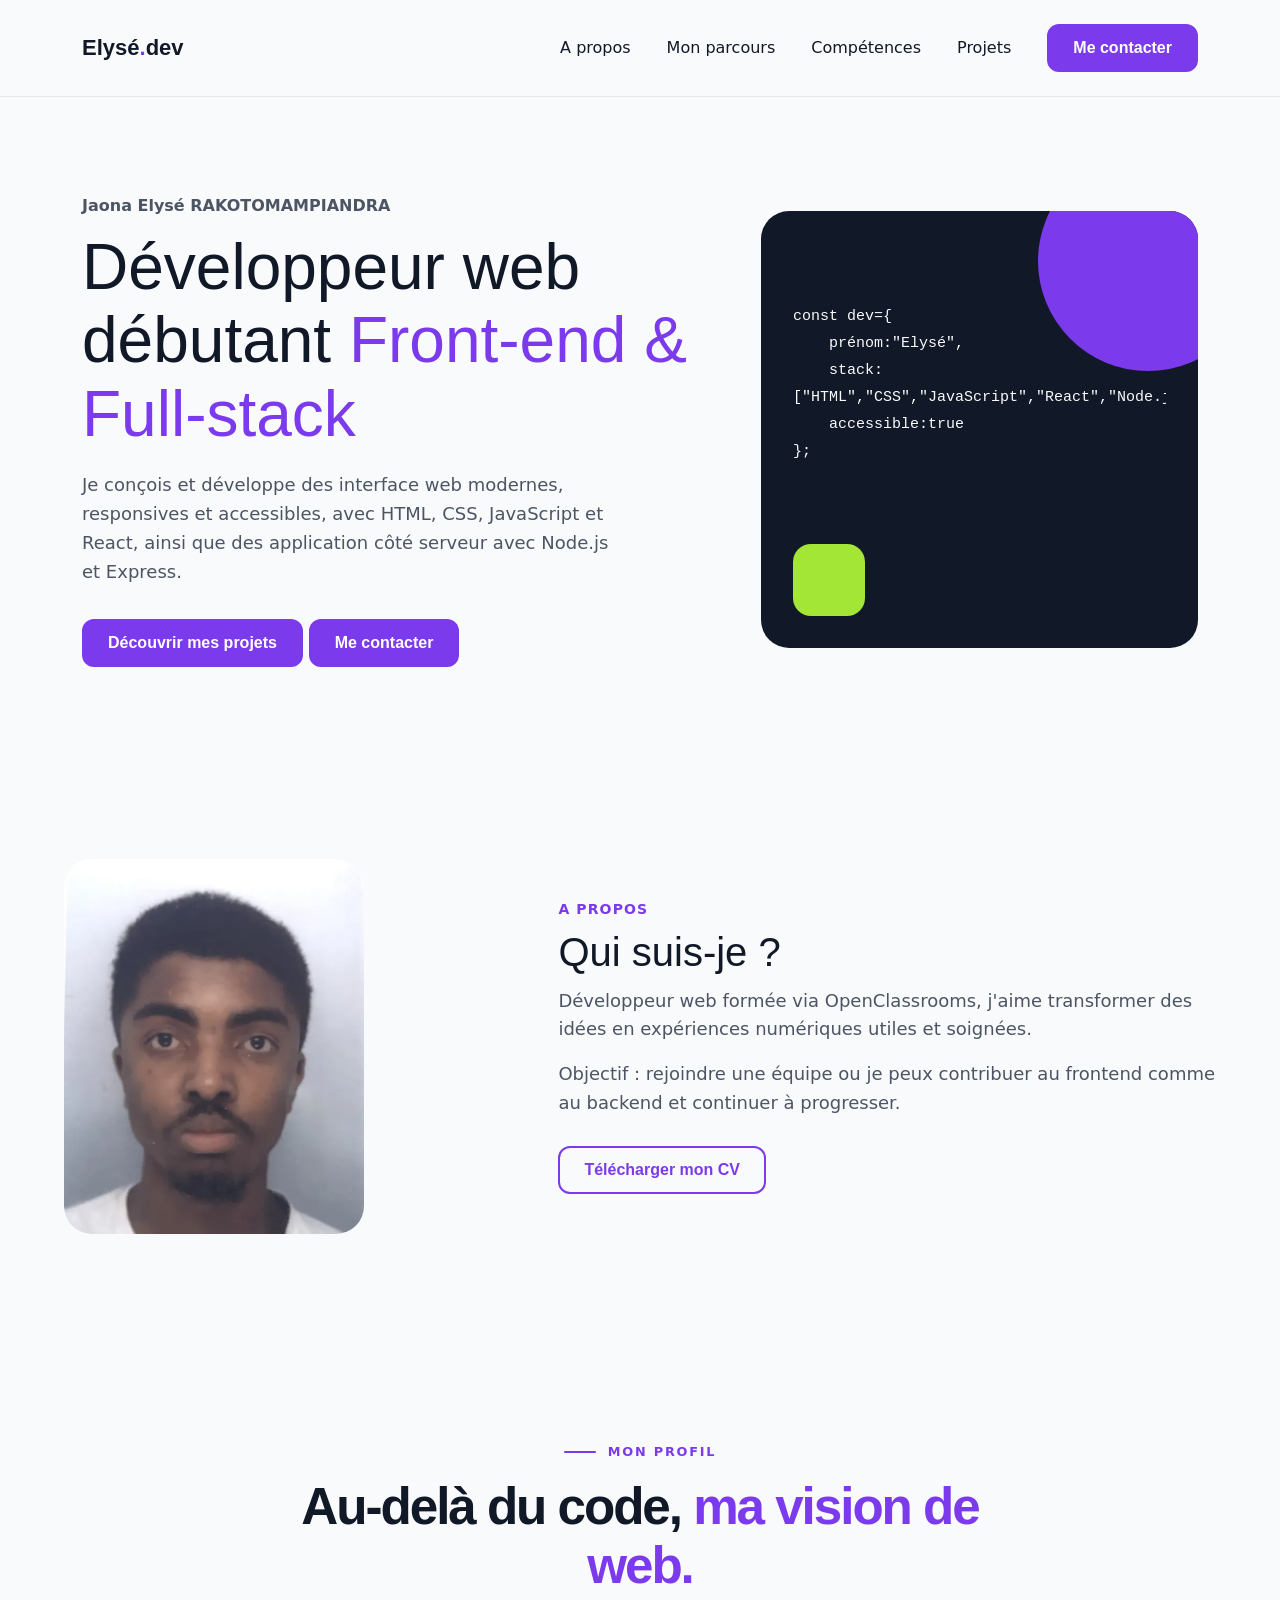
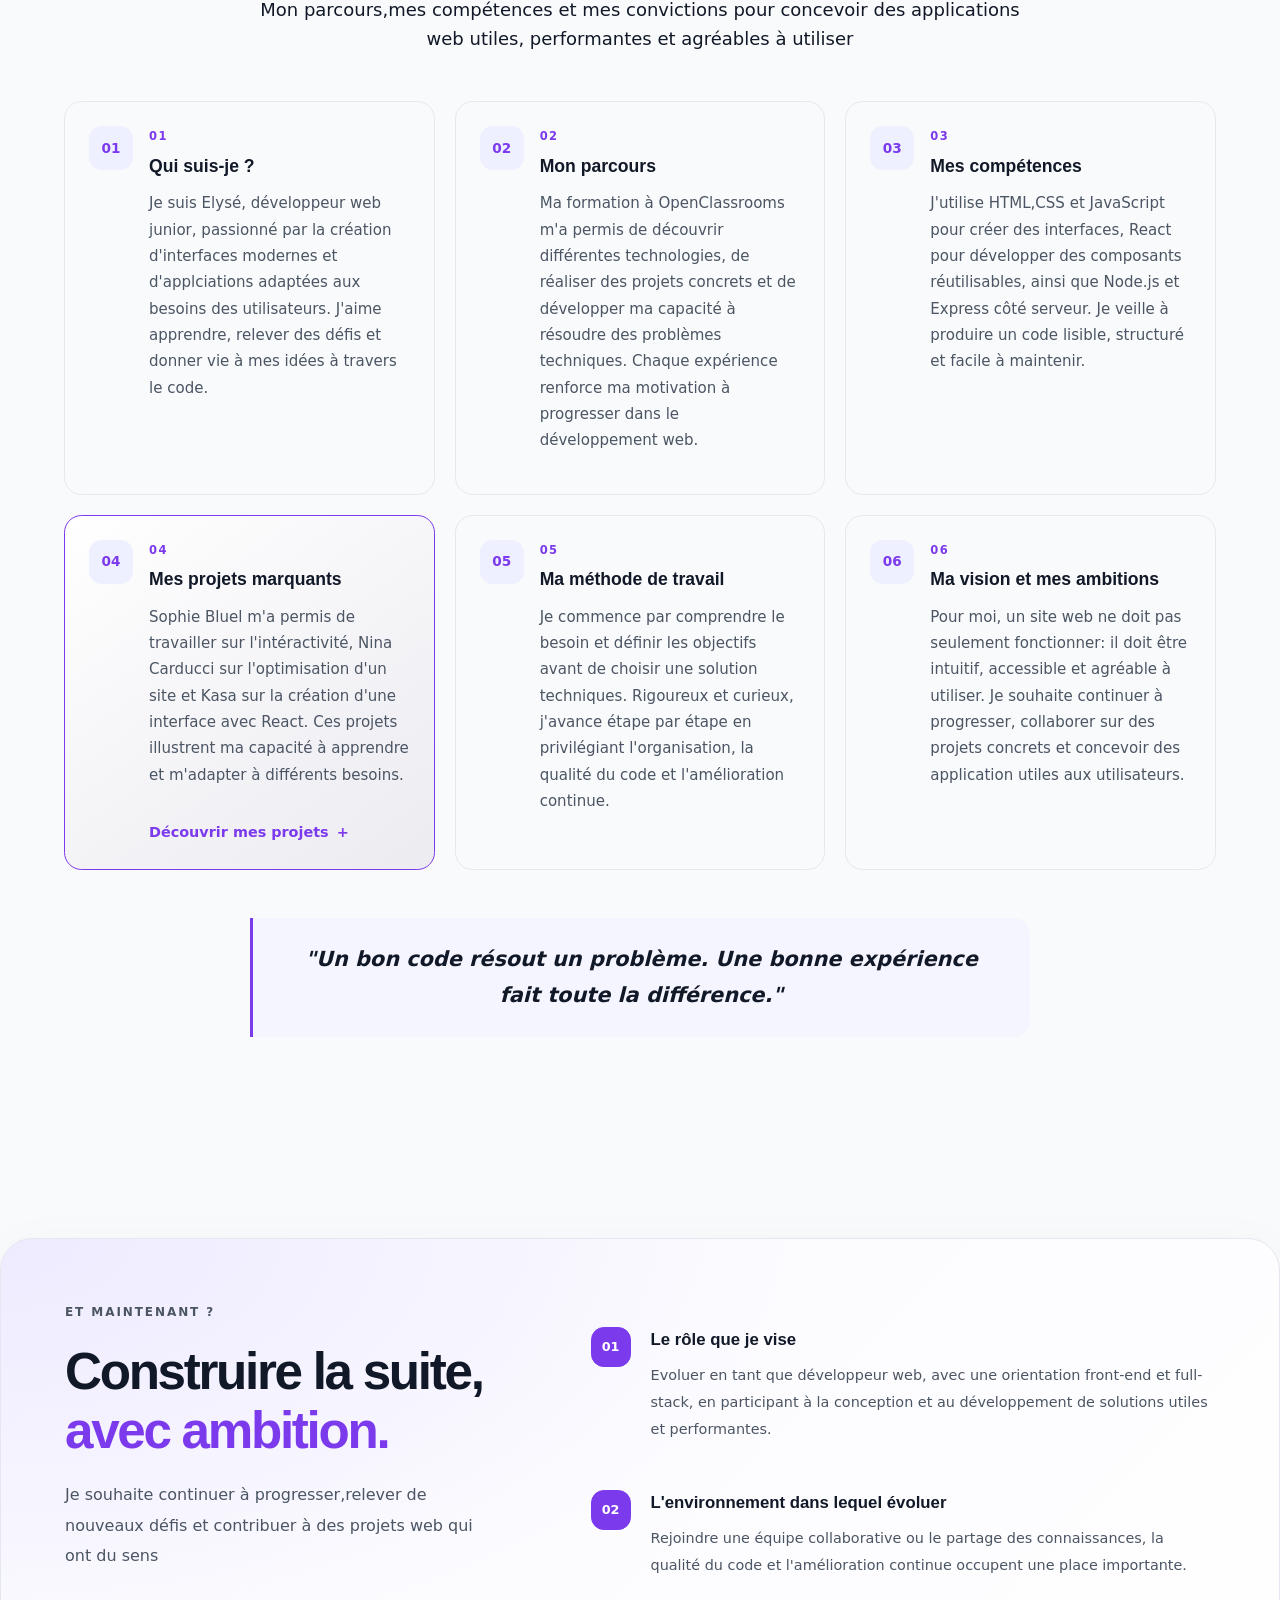
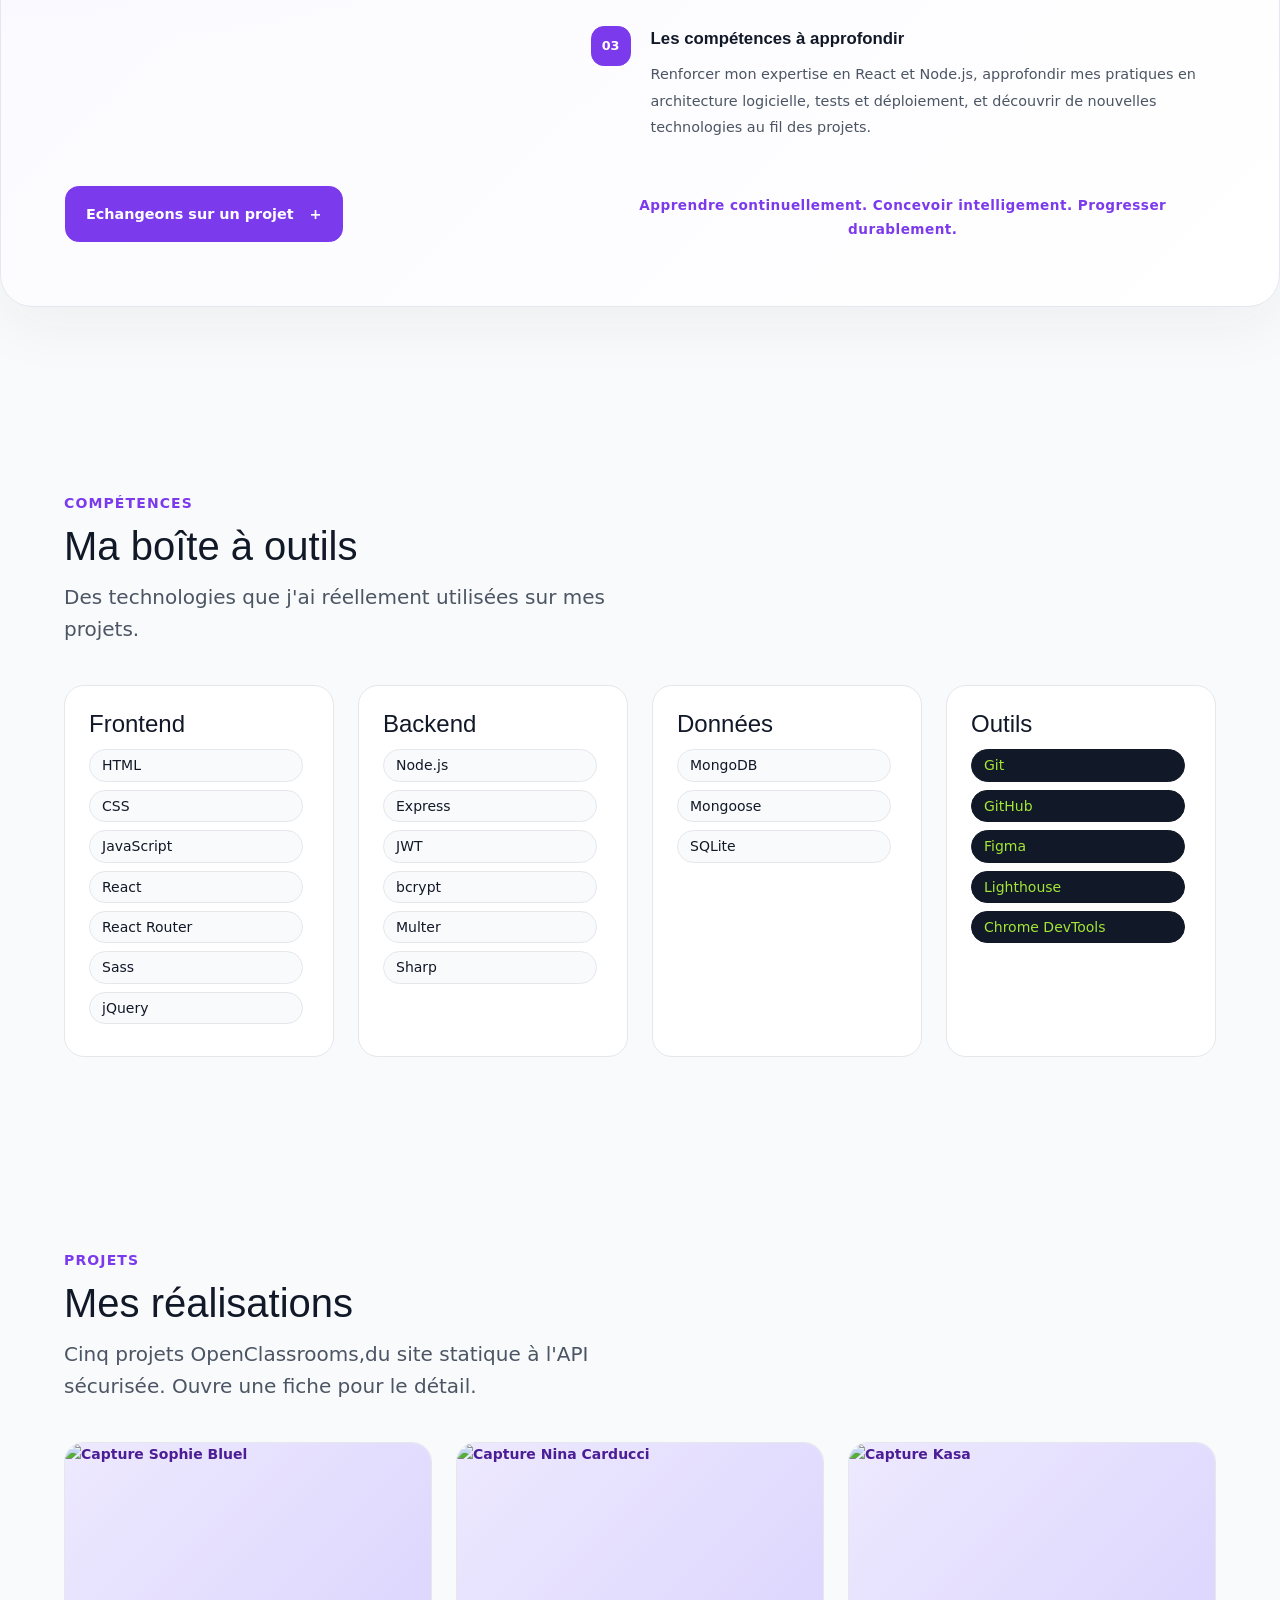
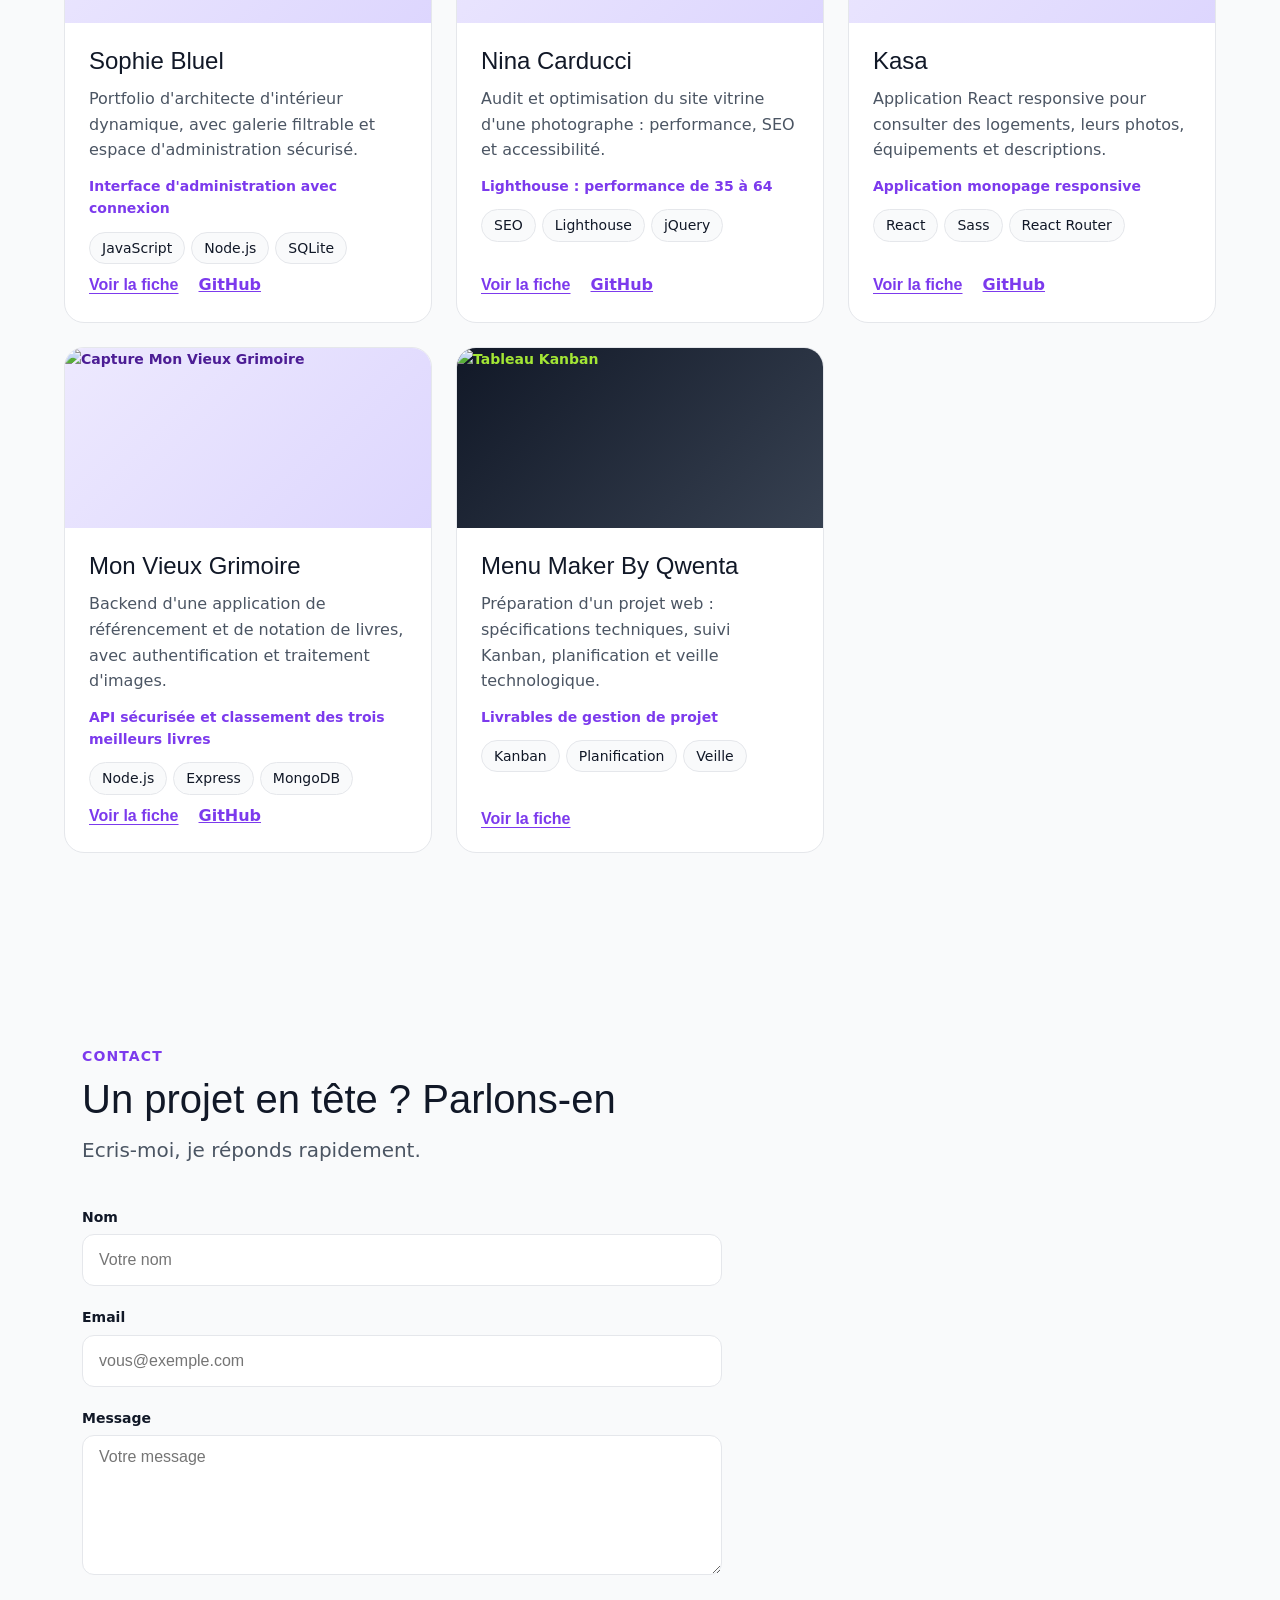
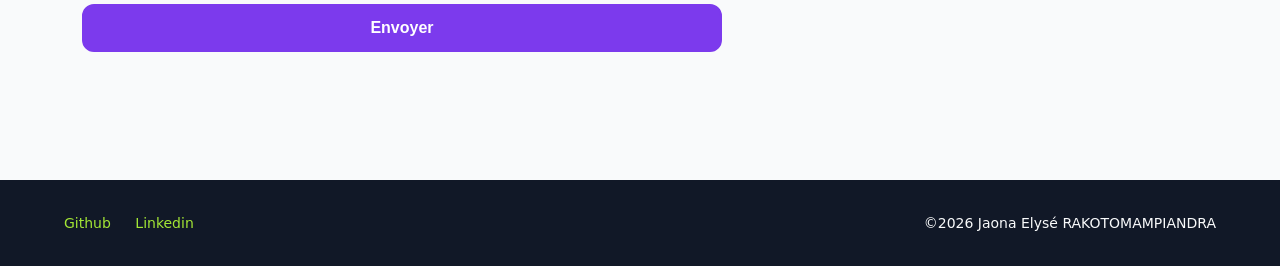
==== commit baf67f86: "projet complet" ====
--- a/client/index.html
+++ b/client/index.html
@@ -3,8 +3,18 @@
 <head>
     <meta charset="UTF-8">
     <meta name="viewport" content="width=device-width, initial-scale=1.0">
-    <title>Elysé-Développeur web</title>
-    <meta name="description" content="Portfolio d'Elysé,développeur web">
+    <title>Jaona Elysé RAKOTOMAMPIANDRA-Développeur web débutant</title>
+    <meta name="description" content="
+    Découvrez le portfolio de Jaona Elysé RAKOTOMAMPIANDRA, développeur web débutant : projets, compétences 
+    en HTML, CSS, JavaScript, React, Node.js.
+    ">
+    <meta name="robots" content="index,follow">
+    <meta property="og:type" content="website">
+    <meta property="og:locale" content="fr_FR">
+    <meta property="og:title" content="Jaona Elysé RAKOTOMAMPIANDRA | Développeur web débutant">
+    <meta property="og:decription" content="Découvrez mes projets web, mes compétences font-end
+    et full-stack et mon parcours de développeur web débutant.">
+    <meta name="author" content="Jaona Elysé RAKOTOMAMPIANDRA">
     <link href="https://cdn.jsdelivr.net/npm/bootstrap@5.3.8/dist/css/bootstrap.min.css" rel="stylesheet">
     <link rel="stylesheet" href="css/base.css">
     <link rel="stylesheet" href="css/variables.css">
@@ -33,9 +43,9 @@
         <div class="collapse navbar-collapse links" id="links">
             <div class="navbar-nav ms-auto align-items-lg-center">
                 <a class="nav-link" href="#about">A propos</a>
+                 <a class="nav-link" href="#approche">Mon parcours</a>
                 <a class="nav-link" href="#skills">Compétences</a>
                 <a class="nav-link" href="#projects">Projets</a>
-                <a class="nav-link" href="#contact">Contact</a>
                 <a class="btn p nav-contact" href="#contact">Me contacter</a>
             </div>
         </div>
@@ -49,13 +59,14 @@
             <div class="row align-items-center g-5">
                 <div class="col-lg-7">
                     <div class="name">Jaona Elysé RAKOTOMAMPIANDRA</div>
-                    <h1>Développeur web
-                    <span>HTML &amp; CSS &amp; JavaScript &amp; React &amp; Node.js</span>
+                    <h1>Développeur web débutant
+                    <span>Front-end &amp; Full-stack</span>
                 </h1>
                 <p>
                     Je conçois et développe des interface web modernes,
-                    responsives et accessibles,de l'integration frontend
-                    jusqu'au backend.
+                    responsives et accessibles, avec HTML, CSS, JavaScript
+                    et React, ainsi que des application côté serveur avec
+                    Node.js et Express.
                 </p>
                 <div class="cta">
                     <a class="btn p" href="#projects">
@@ -83,7 +94,7 @@
         </section>
         <section id="about">
             <div class="wrap about">
-                <img class="photo" img src="./assets/images/photo.png">
+                <img class="photo" img src="./assets/images/photo.png" alt="image de Jaona Elysé RAKOTOMAMPIANDRA ">
                 <div>
                     <div class="eyebrow">A propos</div>
                     <h2>Qui suis-je ?</h2>
@@ -297,6 +308,7 @@
                     <label for="n">Nom</label>
                     <input id="n" name="nom" placeholder="Votre nom"
                     autocomplete="name"
+                    aria-describedby="n-err"
                     required>
                     <small class="err" id="n-err"></small>
                 </div>
@@ -305,12 +317,13 @@
                     <input id="e" name="email" type="email" 
                     placeholder="vous@exemple.com"
 
-                    autocomplete="email" required>
+                    autocomplete="email" aria-describedby="n-err" required>
                     <small class="err" id="e-err"></small>
                      </div>
                     <div>
                         <label for="m">Message</label>
                         <textarea id="m" name="message" placeholder="Votre message"
+                        aria-describedby="n-err"
                         required></textarea>
                          <small class="err" id="m-err"></small>
                          </div>
--- a/client/css/layout.css
+++ b/client/css/layout.css
@@ -165,14 +165,13 @@
 }
 
 .photo {
-  display: flex;
-  align-items: flex-end;
+  display: block;
+  width: 100%;
+  max-width: 300px;
+  height: auto;
   aspect-ratio: 4 / 5;
-  padding: 10px;
+  object-fit: cover;
   border-radius: 28px;
-  background: linear-gradient(135deg, #7C3AED, #111827);
-  color: #FFFFFF;
-  font-size: 14px;
 }
 
 /* Pied de page */
--- a/client/css/responsive.css
+++ b/client/css/responsive.css
@@ -72,6 +72,7 @@
   .cta .btn,
   #contact-form .btn {
     width: 100%;
+    margin-bottom:5px;
   }
 
   dialog {
@@ -91,6 +92,7 @@
 
   .cta .btn {
     width: 100%;
+    margin-bottom: 10px;
   }
 
   .art {
